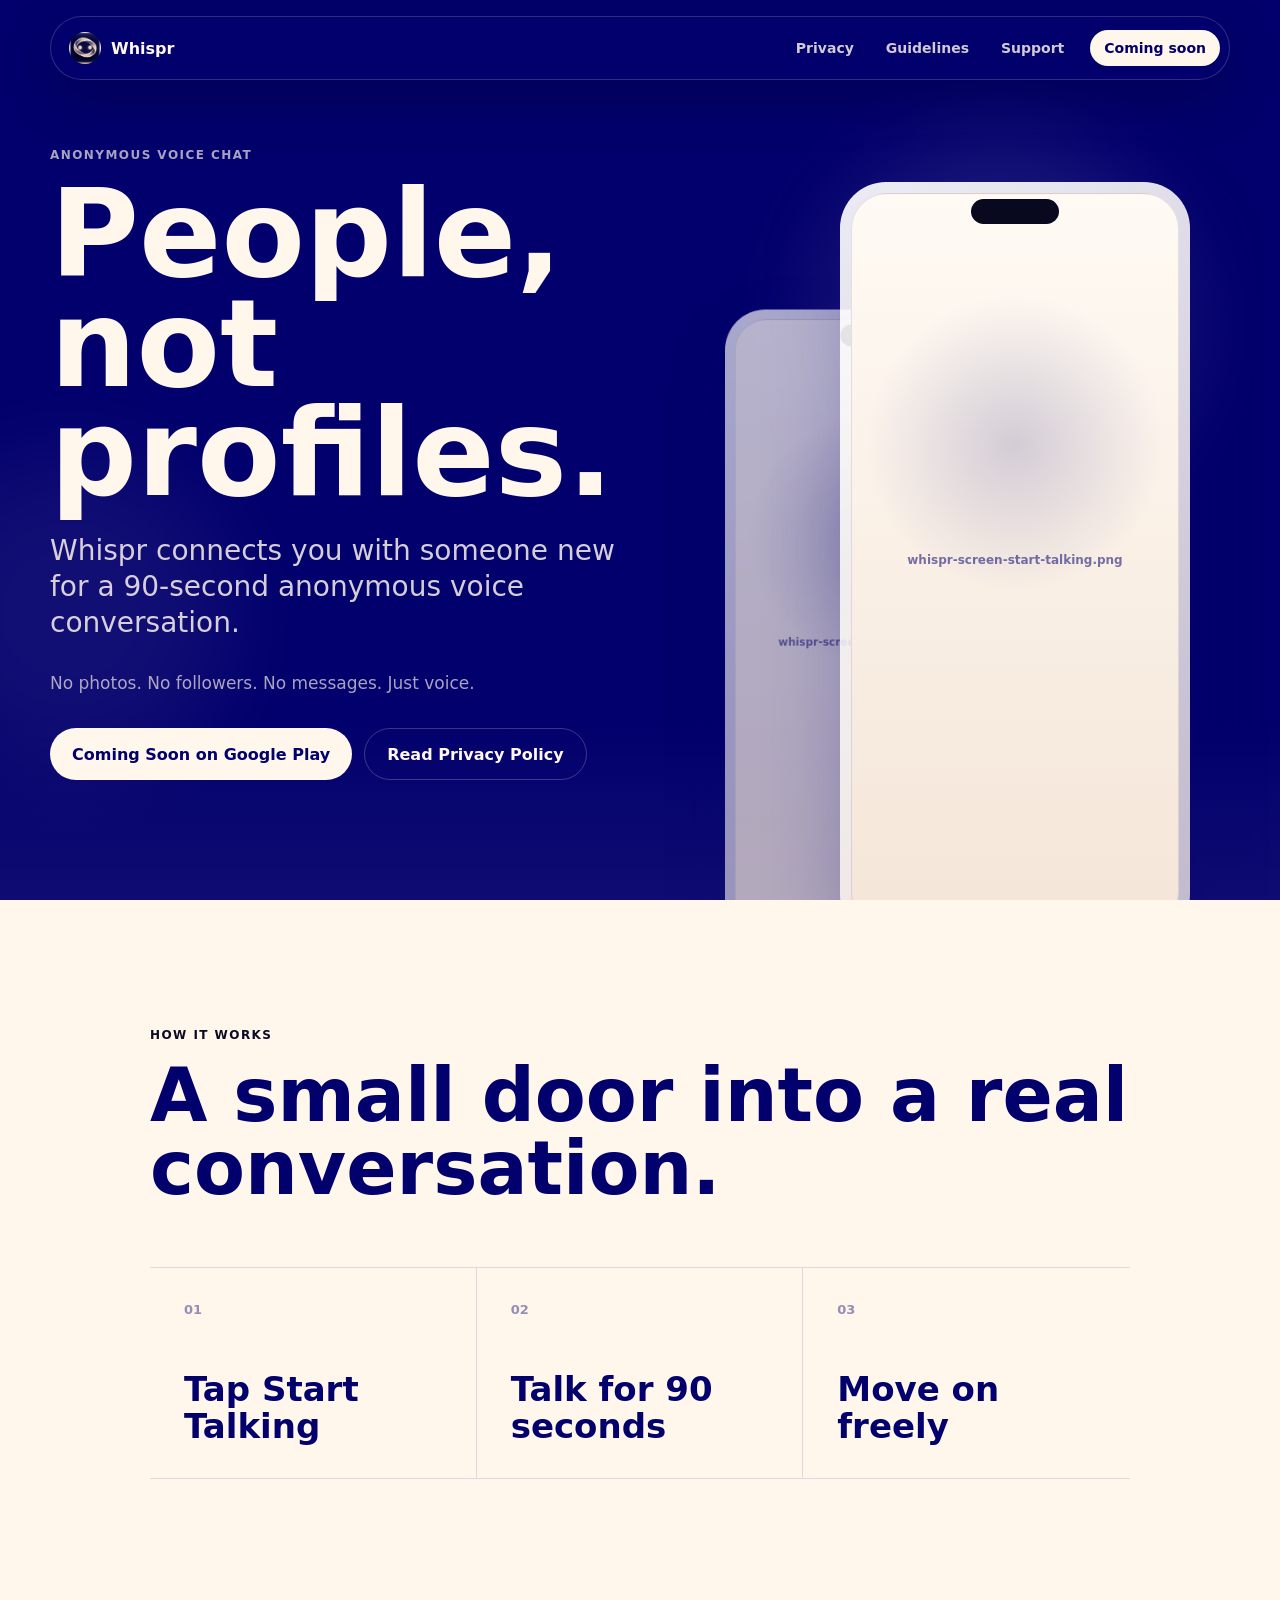
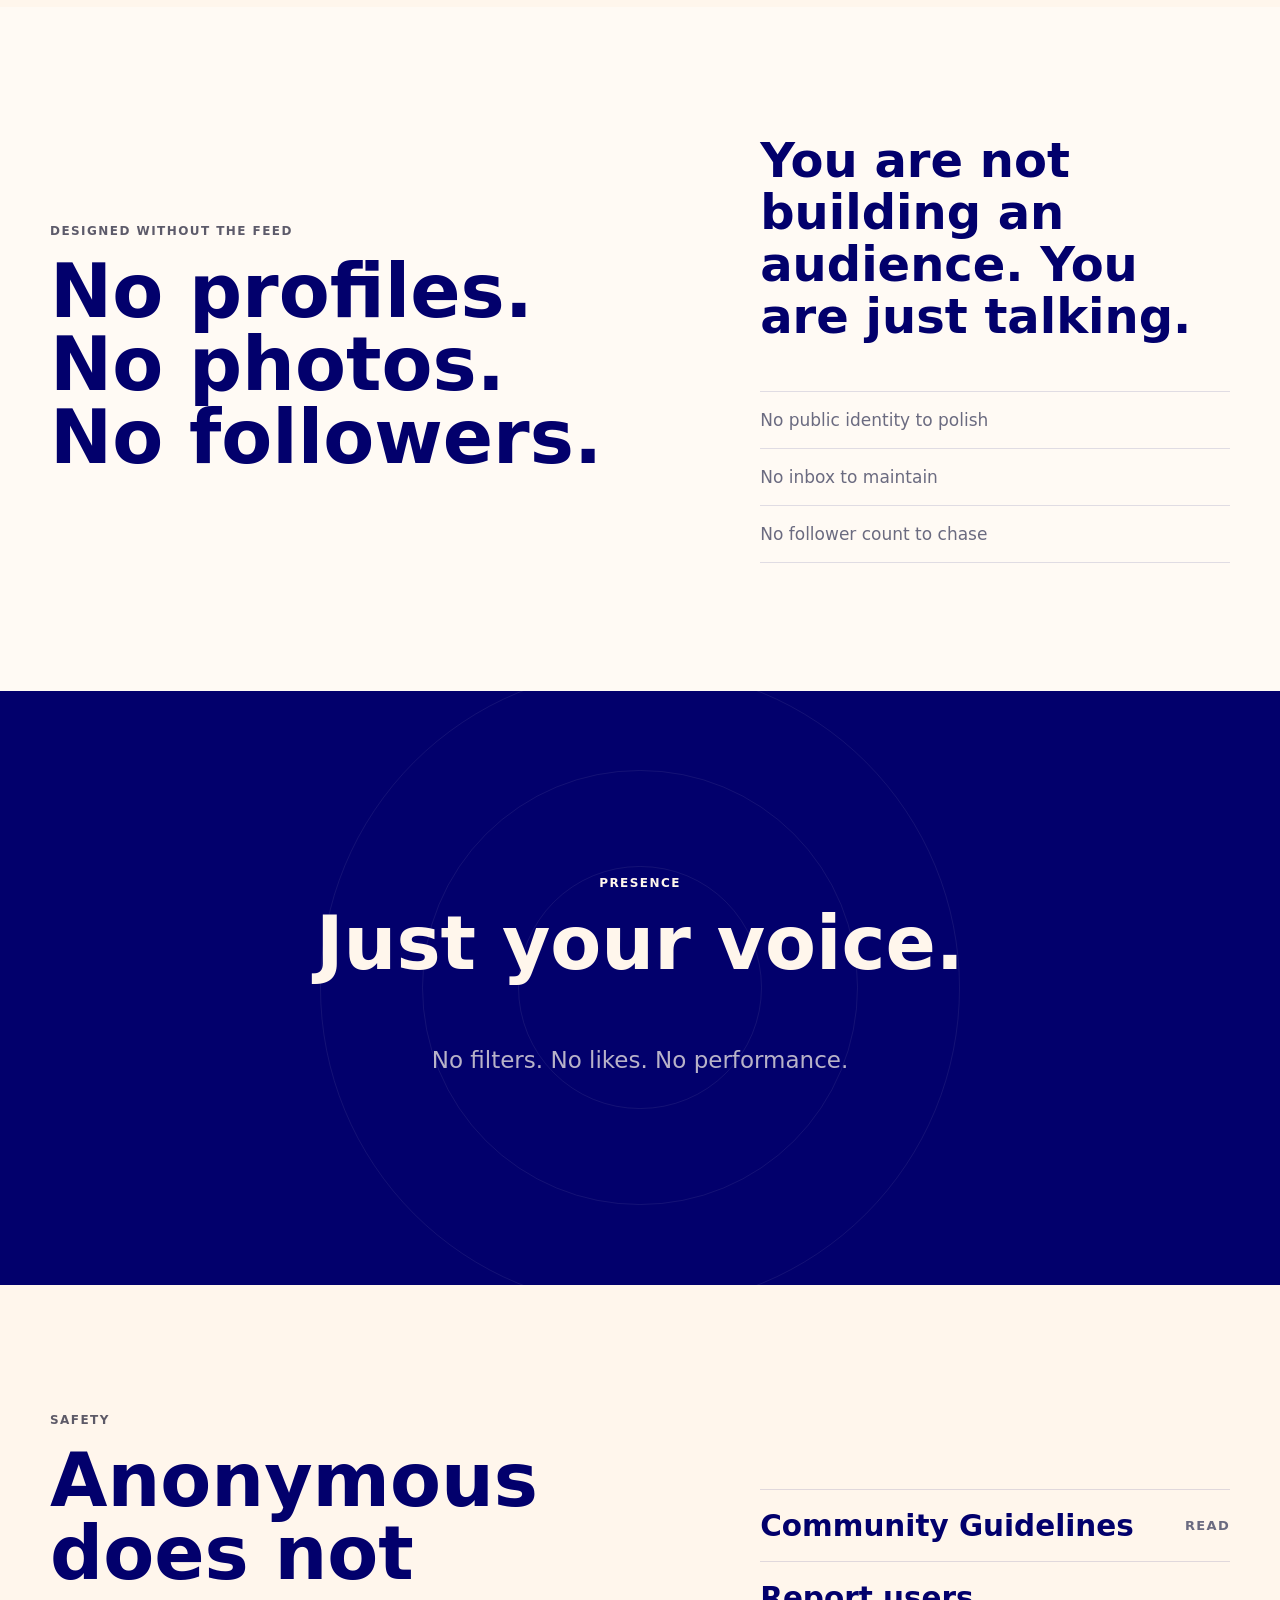
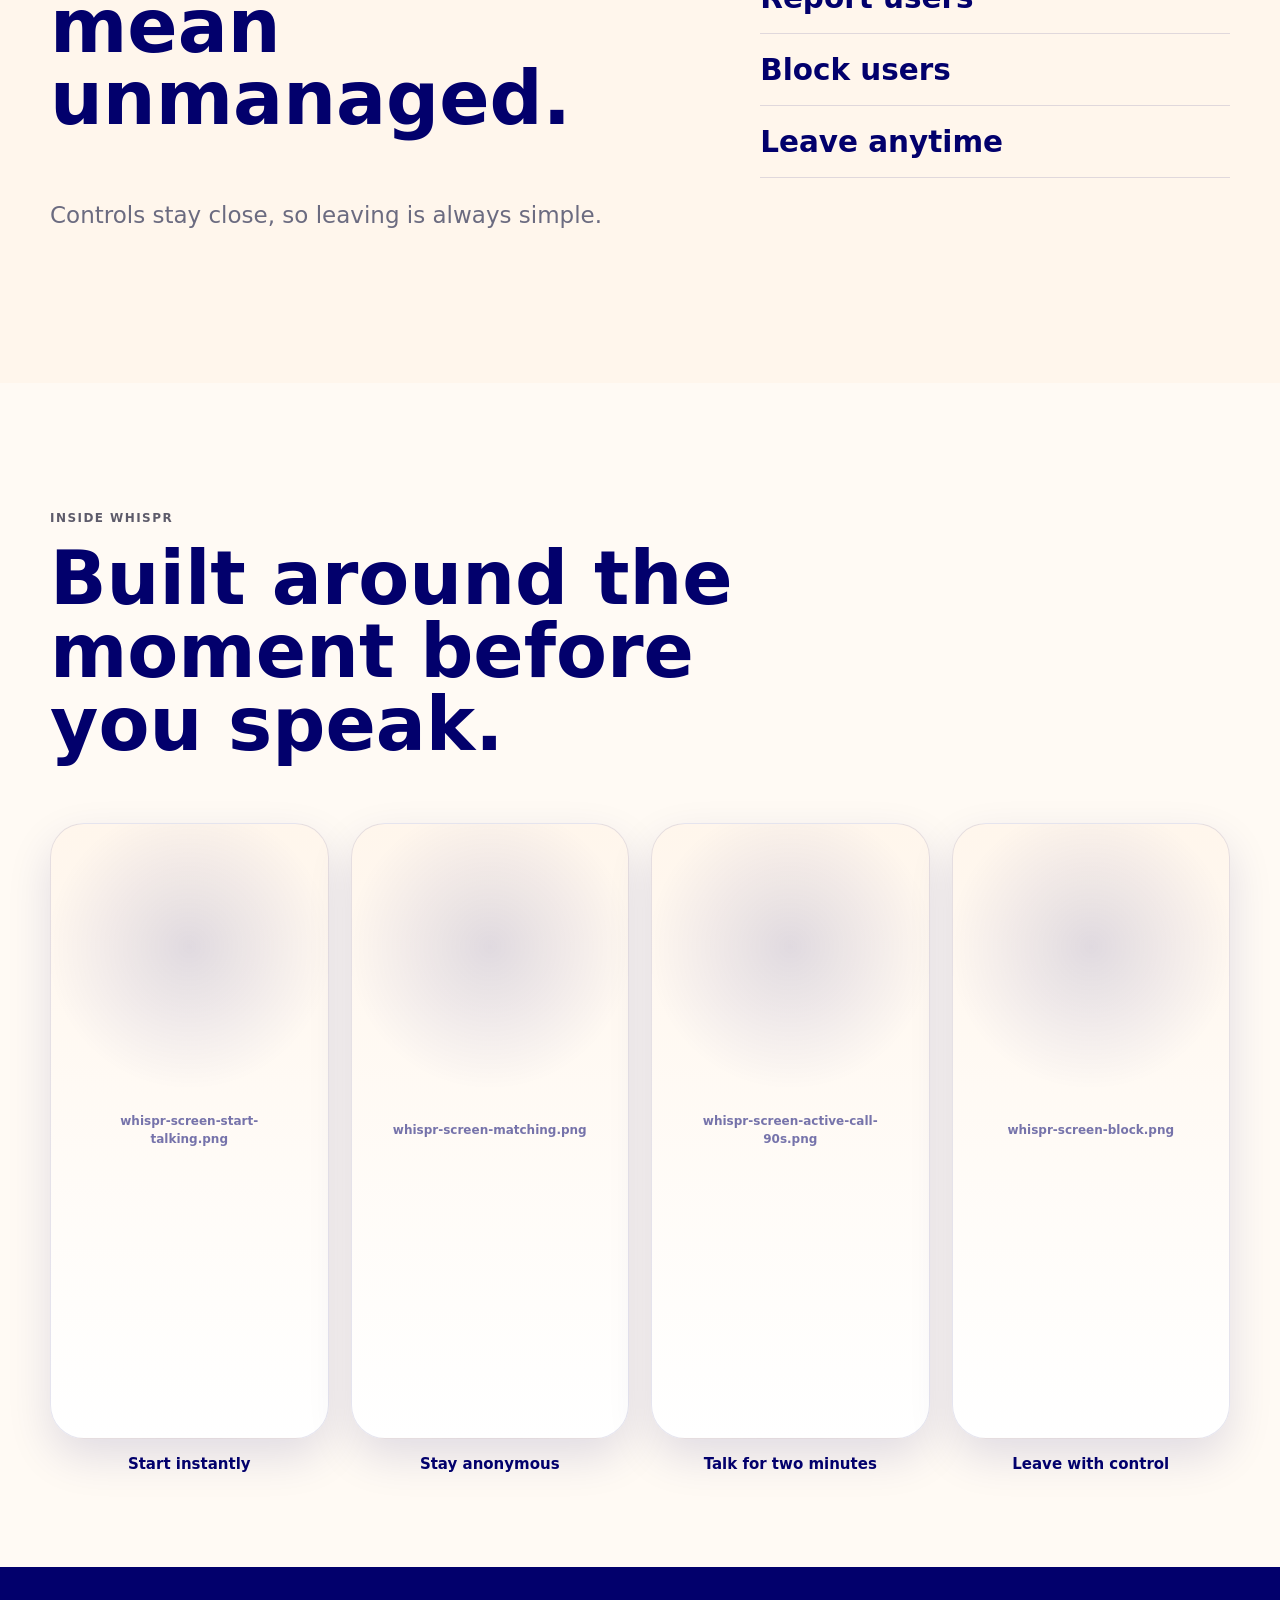
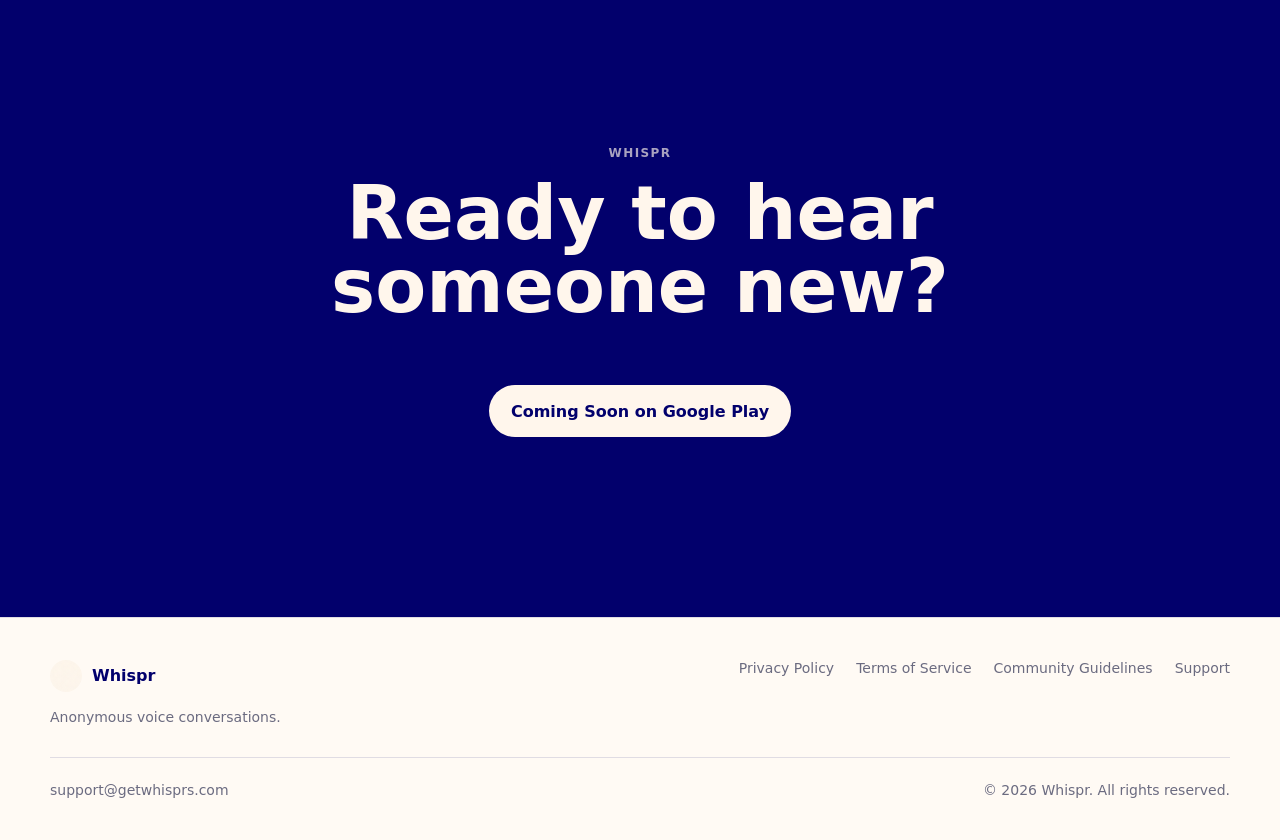
==== index.html @ 30c51c2f "Initial Whispr website" ====
<!doctype html>
<html lang="en">
<head>
  <meta charset="utf-8">
  <meta name="viewport" content="width=device-width, initial-scale=1">
  <title>Whispr | Anonymous Voice Chat</title>
  <meta name="description" content="Whispr connects you with someone new for a 90-second anonymous voice conversation. No photos, no followers, no messages. Just voice.">
  <meta name="robots" content="index, follow">
  <meta name="theme-color" content="#02006C">
  <meta property="og:title" content="Whispr | People, not profiles.">
  <meta property="og:description" content="Premium anonymous voice chat for short 90-second conversations.">
  <meta property="og:type" content="website">
  <meta property="og:url" content="https://getwhisprs.com/">
  <meta property="og:image" content="assets/meta/whispr-og-home.png">
  <meta property="og:site_name" content="Whispr">
  <meta name="twitter:card" content="summary_large_image">
  <meta name="twitter:title" content="Whispr | People, not profiles.">
  <meta name="twitter:description" content="Anonymous voice conversations. No photos. No followers. No messages.">
  <meta name="twitter:image" content="assets/meta/whispr-og-home.png">
  <link rel="canonical" href="https://getwhisprs.com/">
  <link rel="icon" href="favicon.ico" sizes="any">
  <link rel="icon" type="image/png" sizes="32x32" href="assets/icons/favicon-32x32.png">
  <link rel="icon" type="image/png" sizes="16x16" href="assets/icons/favicon-16x16.png">
  <link rel="apple-touch-icon" sizes="180x180" href="assets/icons/apple-touch-icon.png">
  <link rel="manifest" href="site.webmanifest">
  <link rel="preload" href="style.css" as="style">
  <link rel="stylesheet" href="style.css">
  <script type="application/ld+json">
    {
      "@context": "https://schema.org",
      "@type": "MobileApplication",
      "name": "Whispr",
      "applicationCategory": "SocialNetworkingApplication",
      "operatingSystem": "Android",
      "description": "Whispr connects people for 90-second anonymous voice conversations without profiles, photos, followers, or direct messaging.",
      "url": "https://getwhisprs.com/",
      "image": "https://getwhisprs.com/assets/meta/whispr-og-home.png"
    }
  </script>
</head>
<body>
  <a class="skip-link" href="#main">Skip to content</a>

  <header class="site-header" data-header>
    <nav class="nav-shell" aria-label="Main navigation">
      <a class="brand" href="index.html" aria-label="Whispr home">
        <span class="brand-mark optional-asset" data-asset="assets/icons/whispr-app-icon.png" aria-hidden="true"><span>W</span></span>
        <span>Whispr</span>
      </a>
      <button class="nav-toggle" type="button" aria-expanded="false" aria-controls="site-menu" data-nav-toggle>
        <span class="sr-only">Open navigation</span>
        <span></span>
        <span></span>
      </button>
      <div class="nav-links" id="site-menu" data-nav-menu>
        <a href="privacy.html">Privacy</a>
        <a href="community-guidelines.html">Guidelines</a>
        <a href="support.html">Support</a>
        <a class="nav-cta" href="#download">Coming soon</a>
      </div>
    </nav>
  </header>

  <main id="main">
    <section class="hero section-dark">
      <div class="ambient ambient-one" aria-hidden="true"></div>
      <div class="ambient ambient-two" aria-hidden="true"></div>
      <div class="voice-field" aria-hidden="true">
        <span></span><span></span><span></span><span></span><span></span>
      </div>
      <div class="hero-inner">
        <div class="hero-copy reveal">
          <p class="eyebrow">Anonymous voice chat</p>
          <h1>People, not profiles.</h1>
          <p class="hero-lede">Whispr connects you with someone new for a 90-second anonymous voice conversation.</p>
          <p class="hero-note">No photos. No followers. No messages. Just voice.</p>
          <div class="hero-actions" id="download">
          <a class="button button-primary" href="support.html" aria-label="Whispr is coming soon on Google Play">Coming Soon on Google Play</a>
            <a class="button button-quiet" href="privacy.html">Read Privacy Policy</a>
          </div>
        </div>

        <div class="phone-stage reveal" aria-label="Whispr app preview">
          <div class="phone phone-back">
            <!-- Replace with assets/images/whispr-screen-active-call-90s.png when available. -->
            <div class="screen-placeholder asset-slot" data-asset="assets/images/whispr-screen-active-call-90s.png" role="img" aria-label="Whispr active call screenshot placeholder">
              <span>whispr-screen-active-call-90s.png</span>
            </div>
          </div>
          <div class="phone phone-front">
            <!-- Replace with assets/images/whispr-screen-start-talking.png when available. -->
            <div class="screen-placeholder asset-slot" data-asset="assets/images/whispr-screen-start-talking.png" role="img" aria-label="Whispr start talking screenshot placeholder">
              <span>whispr-screen-start-talking.png</span>
            </div>
          </div>
        </div>
      </div>
    </section>

    <section class="steps-section section-cream" aria-labelledby="how-title">
      <div class="section-inner narrow">
        <p class="eyebrow reveal">How it works</p>
        <h2 id="how-title" class="section-title reveal">A small door into a real conversation.</h2>
        <div class="steps" role="list">
          <div class="step reveal" role="listitem">
            <span>01</span>
            <h3>Tap Start Talking</h3>
          </div>
          <div class="step reveal" role="listitem">
            <span>02</span>
            <h3>Talk for 90 seconds</h3>
          </div>
          <div class="step reveal" role="listitem">
            <span>03</span>
            <h3>Move on freely</h3>
          </div>
        </div>
      </div>
    </section>

    <section class="manifesto section-light" aria-labelledby="manifesto-title">
      <div class="section-inner split">
        <div class="reveal">
          <p class="eyebrow">Designed without the feed</p>
          <h2 id="manifesto-title">No profiles.<br>No photos.<br>No followers.</h2>
        </div>
        <div class="manifesto-copy reveal">
          <p>You are not building an audience. You are just talking.</p>
          <ul class="line-list" aria-label="Whispr does not include">
            <li>No public identity to polish</li>
            <li>No inbox to maintain</li>
            <li>No follower count to chase</li>
          </ul>
        </div>
      </div>
    </section>

    <section class="voice-section section-dark" aria-labelledby="voice-title">
      <div class="section-inner center">
        <div class="voice-orbit" aria-hidden="true">
          <span></span><span></span><span></span>
        </div>
        <p class="eyebrow reveal">Presence</p>
        <h2 id="voice-title" class="reveal">Just your voice.</h2>
        <p class="section-lede reveal">No filters. No likes. No performance.</p>
      </div>
    </section>

    <section class="safety-section section-cream" aria-labelledby="safety-title">
      <div class="section-inner split">
        <div class="reveal">
          <p class="eyebrow">Safety</p>
          <h2 id="safety-title">Anonymous does not mean unmanaged.</h2>
          <p class="section-lede">Controls stay close, so leaving is always simple.</p>
        </div>
        <div class="safety-list reveal">
          <a href="community-guidelines.html">Community Guidelines</a>
          <span>Report users</span>
          <span>Block users</span>
          <span>Leave anytime</span>
        </div>
      </div>
    </section>

    <section class="gallery-section section-light" aria-labelledby="gallery-title">
      <div class="section-inner">
        <div class="section-heading reveal">
          <p class="eyebrow">Inside Whispr</p>
          <h2 id="gallery-title">Built around the moment before you speak.</h2>
        </div>
        <div class="screenshot-rail" aria-label="Whispr screenshot gallery">
          <figure class="gallery-phone reveal">
            <!-- Replace with assets/images/whispr-screen-start-talking.png when available. -->
            <div class="mini-screen-placeholder asset-slot" data-asset="assets/images/whispr-screen-start-talking.png" role="img" aria-label="Whispr start talking screenshot placeholder"><span>whispr-screen-start-talking.png</span></div>
            <figcaption>Start instantly</figcaption>
          </figure>
          <figure class="gallery-phone reveal">
            <!-- Replace with assets/images/whispr-screen-matching.png when available. -->
            <div class="mini-screen-placeholder asset-slot" data-asset="assets/images/whispr-screen-matching.png" role="img" aria-label="Whispr matching screenshot placeholder"><span>whispr-screen-matching.png</span></div>
            <figcaption>Stay anonymous</figcaption>
          </figure>
          <figure class="gallery-phone reveal">
            <!-- Replace with assets/images/whispr-screen-active-call-90s.png when available. -->
            <div class="mini-screen-placeholder asset-slot" data-asset="assets/images/whispr-screen-active-call-90s.png" role="img" aria-label="Whispr active call screenshot placeholder"><span>whispr-screen-active-call-90s.png</span></div>
            <figcaption>Talk for two minutes</figcaption>
          </figure>
          <figure class="gallery-phone reveal">
            <!-- Replace with assets/images/whispr-screen-block.png when available. -->
            <div class="mini-screen-placeholder asset-slot" data-asset="assets/images/whispr-screen-block.png" role="img" aria-label="Whispr block screenshot placeholder"><span>whispr-screen-block.png</span></div>
            <figcaption>Leave with control</figcaption>
          </figure>
        </div>
      </div>
    </section>

    <section class="closing-cta section-dark" aria-labelledby="closing-title">
      <div class="section-inner center reveal">
        <p class="eyebrow">Whispr</p>
        <h2 id="closing-title">Ready to hear someone new?</h2>
        <a class="button button-primary warm" href="support.html">Coming Soon on Google Play</a>
      </div>
    </section>
  </main>

  <footer class="site-footer">
    <div class="footer-inner">
      <div>
        <a class="brand footer-brand" href="index.html" aria-label="Whispr home">
          <span class="brand-mark optional-asset" data-asset="assets/icons/whispr-app-icon.png" aria-hidden="true"><span>W</span></span>
          <span>Whispr</span>
        </a>
        <p>Anonymous voice conversations.</p>
      </div>
      <nav class="footer-links" aria-label="Footer navigation">
        <a href="privacy.html">Privacy Policy</a>
        <a href="terms.html">Terms of Service</a>
        <a href="community-guidelines.html">Community Guidelines</a>
        <a href="support.html">Support</a>
      </nav>
      <div class="footer-meta">
        <a href="mailto:support@getwhisprs.com">support@getwhisprs.com</a>
        <span>&copy; 2026 Whispr. All rights reserved.</span>
      </div>
    </div>
  </footer>

  <script src="script.js"></script>
</body>
</html>
---- style.css ----
:root {
  --navy: #02006c;
  --navy-2: #080836;
  --cream: #fff6ec;
  --cream-2: #fffaf4;
  --white: #ffffff;
  --ink: #0b0a24;
  --muted: #6b6b80;
  --line: rgba(2, 0, 108, 0.12);
  --line-light: rgba(255, 246, 236, 0.18);
  --shadow: 0 30px 80px rgba(2, 0, 108, 0.24);
  --radius: 28px;
  --max: 1180px;
  --legal: 780px;
  --font: Inter, ui-sans-serif, system-ui, -apple-system, BlinkMacSystemFont, "Segoe UI", sans-serif;
}

* {
  box-sizing: border-box;
}

html {
  scroll-behavior: smooth;
}

body {
  margin: 0;
  min-width: 320px;
  color: var(--ink);
  background: var(--cream);
  font-family: var(--font);
  font-size: 16px;
  text-rendering: optimizeLegibility;
  -webkit-font-smoothing: antialiased;
}

body.nav-open {
  overflow: hidden;
}

a {
  color: inherit;
  text-decoration: none;
}

a:focus-visible,
button:focus-visible,
summary:focus-visible {
  outline: 3px solid rgba(2, 0, 108, 0.45);
  outline-offset: 4px;
}

p,
h1,
h2,
h3 {
  margin-top: 0;
}

p {
  color: var(--muted);
  line-height: 1.68;
}

.skip-link {
  position: fixed;
  left: 16px;
  top: 12px;
  z-index: 100;
  transform: translateY(-140%);
  border-radius: 999px;
  background: var(--cream);
  color: var(--navy);
  padding: 10px 14px;
  font-weight: 700;
}

.skip-link:focus {
  transform: translateY(0);
}

.sr-only {
  position: absolute;
  width: 1px;
  height: 1px;
  padding: 0;
  margin: -1px;
  overflow: hidden;
  clip: rect(0, 0, 0, 0);
  white-space: nowrap;
  border: 0;
}

.site-header {
  position: fixed;
  top: 16px;
  left: 0;
  right: 0;
  z-index: 20;
  padding: 0 18px;
}

.nav-shell {
  width: min(var(--max), calc(100vw - 36px));
  margin: 0 auto;
  min-height: 64px;
  display: flex;
  align-items: center;
  justify-content: space-between;
  gap: 20px;
  border: 1px solid rgba(255, 246, 236, 0.18);
  border-radius: 999px;
  padding: 8px 9px 8px 18px;
  color: var(--cream);
  background: rgba(2, 0, 108, 0.68);
  box-shadow: 0 18px 55px rgba(0, 0, 0, 0.2);
  backdrop-filter: blur(22px);
}

.legal-header .nav-shell {
  color: var(--navy);
  background: rgba(255, 250, 244, 0.82);
  border-color: var(--line);
}

.brand {
  display: inline-flex;
  align-items: center;
  gap: 10px;
  font-weight: 760;
  letter-spacing: 0;
}

.brand-mark {
  display: grid;
  width: 32px;
  height: 32px;
  place-items: center;
  border-radius: 50%;
  background: var(--cream);
  color: var(--navy);
  background-position: center;
  background-size: cover;
  font-size: 14px;
  font-weight: 820;
  overflow: hidden;
}

.legal-header .brand-mark,
.footer-brand .brand-mark {
  background: var(--navy);
  color: var(--cream);
}

.brand-mark.has-asset {
  background-color: transparent;
}

.brand-mark.has-asset span {
  opacity: 0;
}

.nav-links {
  display: flex;
  align-items: center;
  gap: 4px;
}

.nav-links a {
  border-radius: 999px;
  padding: 10px 14px;
  font-size: 14px;
  font-weight: 660;
  color: currentColor;
  opacity: 0.82;
}

.nav-links a:hover,
.nav-links a[aria-current="page"] {
  opacity: 1;
  background: rgba(255, 246, 236, 0.12);
}

.legal-header .nav-links a:hover,
.legal-header .nav-links a[aria-current="page"] {
  background: rgba(2, 0, 108, 0.08);
}

.nav-links .nav-cta {
  margin-left: 8px;
  background: var(--cream);
  color: var(--navy);
  opacity: 1;
  font-weight: 760;
}

.legal-header .nav-links .nav-cta {
  background: var(--navy);
  color: var(--cream);
}

.nav-toggle {
  display: none;
  width: 44px;
  height: 44px;
  border: 0;
  border-radius: 50%;
  background: var(--cream);
  color: var(--navy);
}

.nav-toggle span:not(.sr-only) {
  display: block;
  width: 18px;
  height: 2px;
  margin: 4px auto;
  border-radius: 999px;
  background: currentColor;
}

.section-dark {
  color: var(--cream);
  background: var(--navy);
}

.section-cream {
  background: var(--cream);
}

.section-light {
  background: var(--cream-2);
}

.hero {
  position: relative;
  min-height: 100svh;
  overflow: hidden;
  padding: clamp(112px, 12vh, 148px) 22px 72px;
}

.hero::after {
  content: "";
  position: absolute;
  inset: auto 0 0;
  height: 180px;
  background: linear-gradient(to bottom, transparent, rgba(255, 246, 236, 0.05));
  pointer-events: none;
}

.hero-inner {
  position: relative;
  z-index: 1;
  width: min(var(--max), 100%);
  min-height: calc(100svh - 196px);
  margin: 0 auto;
  display: grid;
  grid-template-columns: minmax(0, 1fr) minmax(330px, 0.86fr);
  align-items: center;
  gap: clamp(40px, 7vw, 104px);
}

.hero-copy {
  max-width: 720px;
}

.eyebrow {
  margin-bottom: 18px;
  color: inherit;
  opacity: 0.66;
  font-size: 12px;
  font-weight: 820;
  letter-spacing: 0.12em;
  line-height: 1.2;
  text-transform: uppercase;
}

.hero h1 {
  margin-bottom: 24px;
  max-width: 760px;
  color: var(--cream);
  font-size: clamp(62px, 9.5vw, 128px);
  line-height: 0.9;
  font-weight: 820;
  letter-spacing: 0;
}

.hero-lede {
  max-width: 570px;
  color: rgba(255, 246, 236, 0.84);
  font-size: clamp(20px, 2.4vw, 28px);
  line-height: 1.3;
}

.hero-note {
  margin-bottom: 32px;
  color: rgba(255, 246, 236, 0.66);
  font-size: 17px;
  line-height: 1.55;
}

.hero-actions {
  display: flex;
  flex-wrap: wrap;
  gap: 12px;
}

.button {
  display: inline-flex;
  min-height: 52px;
  align-items: center;
  justify-content: center;
  border-radius: 999px;
  padding: 0 22px;
  font-weight: 780;
  transition: transform 180ms ease, background-color 180ms ease, color 180ms ease;
}

.button:hover {
  transform: translateY(-1px);
}

.button-primary {
  background: var(--cream);
  color: var(--navy);
}

.button-primary.warm {
  background: var(--cream);
  color: var(--navy);
}

.button-quiet {
  border: 1px solid rgba(255, 246, 236, 0.22);
  color: var(--cream);
}

.ambient {
  position: absolute;
  border-radius: 50%;
  filter: blur(44px);
  opacity: 0.42;
  pointer-events: none;
}

.ambient-one {
  width: 380px;
  height: 380px;
  right: 7%;
  top: 15%;
  background: rgba(255, 246, 236, 0.22);
}

.ambient-two {
  width: 320px;
  height: 320px;
  left: -90px;
  bottom: 14%;
  background: rgba(255, 246, 236, 0.14);
}

.voice-field {
  position: absolute;
  right: 10vw;
  bottom: 14vh;
  display: flex;
  align-items: center;
  gap: 10px;
  opacity: 0.16;
}

.voice-field span {
  width: 2px;
  height: 80px;
  border-radius: 999px;
  background: var(--cream);
  animation: wave 3.4s ease-in-out infinite;
}

.voice-field span:nth-child(2) { height: 130px; animation-delay: 120ms; }
.voice-field span:nth-child(3) { height: 180px; animation-delay: 240ms; }
.voice-field span:nth-child(4) { height: 120px; animation-delay: 360ms; }
.voice-field span:nth-child(5) { height: 70px; animation-delay: 480ms; }

.phone-stage {
  position: relative;
  min-height: clamp(540px, 72vh, 660px);
}

.phone {
  position: absolute;
  width: min(70vw, 350px);
  aspect-ratio: 9 / 19.5;
  border-radius: 46px;
  padding: 11px;
  background: linear-gradient(145deg, rgba(255, 255, 255, 0.92), rgba(255, 246, 236, 0.74));
  box-shadow: var(--shadow);
  will-change: transform;
}

.phone::before {
  content: "";
  position: absolute;
  top: 17px;
  left: 50%;
  width: 88px;
  height: 25px;
  transform: translateX(-50%);
  border-radius: 999px;
  background: #08081f;
  z-index: 2;
}

.phone-front {
  right: 8%;
  top: clamp(18px, 5vh, 42px);
}

.phone-back {
  right: 35%;
  top: clamp(94px, 14vh, 124px);
  opacity: 0.72;
  transform: scale(0.88);
}

.screen-placeholder,
.mini-screen-placeholder {
  width: 100%;
  height: 100%;
  display: grid;
  place-items: center;
  overflow: hidden;
  border: 1px solid rgba(2, 0, 108, 0.1);
  border-radius: 36px;
  background:
    radial-gradient(circle at 50% 34%, rgba(2, 0, 108, 0.16), transparent 29%),
    linear-gradient(180deg, #fffaf4, #f4e5d7);
  background-position: center;
  background-size: cover;
}

.screen-placeholder span,
.mini-screen-placeholder span {
  max-width: 76%;
  color: rgba(2, 0, 108, 0.54);
  font-size: 12px;
  font-weight: 760;
  line-height: 1.45;
  text-align: center;
}

.asset-slot.has-asset span {
  display: none;
}

.section-inner {
  width: min(var(--max), calc(100% - 44px));
  margin: 0 auto;
  padding: clamp(86px, 10vw, 136px) 0;
}

.section-inner.narrow {
  max-width: 980px;
}

.section-inner.center {
  text-align: center;
}

.split {
  display: grid;
  grid-template-columns: minmax(0, 0.95fr) minmax(280px, 0.75fr);
  gap: clamp(40px, 9vw, 120px);
  align-items: center;
}

.section-title,
.section-inner h2,
.legal-hero h1 {
  color: var(--navy);
  font-size: clamp(42px, 5.8vw, 78px);
  line-height: 0.98;
  font-weight: 820;
  letter-spacing: 0;
}

.section-dark .section-inner h2,
.section-dark .section-title {
  color: var(--cream);
}

.section-lede {
  max-width: 560px;
  font-size: clamp(18px, 2vw, 23px);
  line-height: 1.48;
}

.center .section-lede {
  margin-left: auto;
  margin-right: auto;
  color: rgba(255, 246, 236, 0.72);
}

.steps {
  display: grid;
  grid-template-columns: repeat(3, 1fr);
  gap: 0;
  margin-top: 56px;
  border-top: 1px solid var(--line);
  border-bottom: 1px solid var(--line);
}

.step {
  min-height: 210px;
  padding: clamp(24px, 3vw, 34px);
  border-right: 1px solid var(--line);
  display: flex;
  flex-direction: column;
  justify-content: space-between;
}

.step:last-child {
  border-right: 0;
}

.step span {
  color: rgba(2, 0, 108, 0.42);
  font-size: 13px;
  font-weight: 780;
}

.step h3 {
  margin-bottom: 0;
  color: var(--navy);
  font-size: clamp(24px, 2.7vw, 34px);
  line-height: 1.08;
  letter-spacing: 0;
}

.manifesto h2 {
  margin-bottom: 0;
}

.manifesto-copy p {
  color: var(--navy);
  font-size: clamp(28px, 3.8vw, 48px);
  line-height: 1.08;
  font-weight: 780;
  letter-spacing: 0;
}

.line-list {
  list-style: none;
  margin: 42px 0 0;
  padding: 0;
  border-top: 1px solid var(--line);
}

.line-list li {
  padding: 18px 0;
  border-bottom: 1px solid var(--line);
  color: var(--muted);
  font-size: 17px;
}

.voice-section {
  position: relative;
  overflow: hidden;
}

.voice-section .section-inner {
  min-height: clamp(500px, 66vh, 620px);
  display: grid;
  place-items: center;
  align-content: center;
}

.voice-orbit {
  position: absolute;
  inset: 50% auto auto 50%;
  width: min(74vw, 640px);
  aspect-ratio: 1;
  transform: translate(-50%, -50%);
  opacity: 0.26;
}

.voice-orbit span {
  position: absolute;
  inset: 0;
  border: 1px solid rgba(255, 246, 236, 0.28);
  border-radius: 50%;
  animation: breathe 6s ease-in-out infinite;
}

.voice-orbit span:nth-child(2) {
  inset: 16%;
  animation-delay: 600ms;
}

.voice-orbit span:nth-child(3) {
  inset: 31%;
  animation-delay: 1200ms;
}

.safety-list {
  display: grid;
  border-top: 1px solid var(--line);
}

.safety-list a,
.safety-list span {
  display: flex;
  align-items: center;
  justify-content: space-between;
  min-height: 72px;
  border-bottom: 1px solid var(--line);
  color: var(--navy);
  font-size: clamp(21px, 2.3vw, 30px);
  font-weight: 760;
}

.safety-list a::after {
  content: "Read";
  color: var(--muted);
  font-size: 13px;
  font-weight: 780;
  letter-spacing: 0.1em;
  text-transform: uppercase;
}

.section-heading {
  max-width: 720px;
  margin-bottom: 54px;
}

.screenshot-rail {
  display: grid;
  grid-template-columns: repeat(4, minmax(190px, 1fr));
  gap: 22px;
}

.gallery-phone {
  margin: 0;
}

.mini-screen-placeholder {
  aspect-ratio: 9 / 18.8;
  border-radius: 34px;
  background:
    radial-gradient(circle at 50% 20%, rgba(2, 0, 108, 0.12), transparent 28%),
    linear-gradient(180deg, #fff6ec, #fff);
  background-position: center;
  background-size: cover;
  box-shadow: 0 18px 45px rgba(2, 0, 108, 0.12);
}

.gallery-phone figcaption {
  margin-top: 16px;
  color: var(--navy);
  font-size: 15px;
  font-weight: 760;
  text-align: center;
}

.closing-cta .section-inner {
  padding-top: clamp(100px, 14vw, 180px);
  padding-bottom: clamp(100px, 14vw, 180px);
}

.closing-cta h2 {
  max-width: 820px;
  margin-left: auto;
  margin-right: auto;
}

.site-footer {
  background: var(--cream-2);
  border-top: 1px solid var(--line);
}

.footer-inner {
  width: min(var(--max), calc(100% - 44px));
  margin: 0 auto;
  padding: 42px 0;
  display: grid;
  grid-template-columns: 1fr auto;
  gap: 28px;
  align-items: start;
}

.footer-brand {
  color: var(--navy);
}

.site-footer p {
  margin: 14px 0 0;
  font-size: 14px;
}

.footer-links {
  display: flex;
  flex-wrap: wrap;
  justify-content: flex-end;
  gap: 14px 22px;
}

.footer-links a,
.footer-meta a,
.footer-meta span {
  color: var(--muted);
  font-size: 14px;
}

.footer-links a:hover,
.footer-meta a:hover {
  color: var(--navy);
}

.footer-meta {
  grid-column: 1 / -1;
  display: flex;
  justify-content: space-between;
  gap: 18px;
  border-top: 1px solid var(--line);
  padding-top: 24px;
}

.compact-footer .footer-inner {
  grid-template-columns: 1fr;
}

.compact-footer .footer-links {
  justify-content: flex-start;
}

.legal-main {
  min-height: 100vh;
  padding: 122px 22px 78px;
  background:
    radial-gradient(circle at 72% 0%, rgba(2, 0, 108, 0.08), transparent 34%),
    var(--cream);
}

.legal-hero {
  width: min(var(--legal), 100%);
  margin: 0 auto 46px;
  padding-top: 44px;
}

.legal-hero h1 {
  margin-bottom: 18px;
}

.legal-hero p:not(.eyebrow) {
  max-width: 600px;
  font-size: 19px;
  line-height: 1.55;
}

.legal-content,
.faq-section,
.contact-panel {
  width: min(var(--legal), 100%);
  margin: 0 auto;
  border-top: 1px solid var(--line);
  padding-top: 32px;
}

.legal-content h2,
.faq-section h2,
.contact-panel h2 {
  margin: 38px 0 12px;
  color: var(--navy);
  font-size: 24px;
  line-height: 1.2;
  letter-spacing: 0;
}

.legal-content h2:first-child,
.faq-section h2:first-child,
.contact-panel h2:first-child {
  margin-top: 0;
}

.legal-content p,
.faq-section p,
.contact-panel p {
  font-size: 16.5px;
  line-height: 1.78;
}

.legal-content a,
.faq-section a,
.contact-panel a {
  color: var(--navy);
  font-weight: 760;
  text-decoration: underline;
  text-decoration-thickness: 1px;
  text-underline-offset: 3px;
}

.editorial-content .intro {
  color: var(--navy);
  font-size: clamp(22px, 3vw, 34px);
  line-height: 1.2;
  font-weight: 740;
}

.support-actions {
  width: min(var(--legal), 100%);
  margin: 0 auto 54px;
  display: grid;
  grid-template-columns: repeat(2, 1fr);
  gap: 0;
  border-top: 1px solid var(--line);
  border-left: 1px solid var(--line);
}

.support-actions a {
  min-height: 88px;
  display: flex;
  align-items: center;
  border-right: 1px solid var(--line);
  border-bottom: 1px solid var(--line);
  padding: 20px;
  color: var(--navy);
  font-size: 18px;
  font-weight: 760;
  transition: background-color 180ms ease;
}

.support-actions a:hover {
  background: rgba(2, 0, 108, 0.05);
}

.faq-list {
  border-top: 1px solid var(--line);
}

details {
  border-bottom: 1px solid var(--line);
}

summary {
  cursor: pointer;
  list-style: none;
  padding: 22px 0;
  color: var(--navy);
  font-size: 19px;
  font-weight: 760;
}

summary::-webkit-details-marker {
  display: none;
}

summary::after {
  content: "+";
  float: right;
  color: var(--muted);
}

details[open] summary::after {
  content: "-";
}

details p {
  margin-bottom: 24px;
}

.contact-panel {
  margin-top: 48px;
}

.reveal {
  opacity: 0;
  transform: translateY(18px);
  transition: opacity 700ms ease, transform 700ms ease;
}

.reveal.is-visible {
  opacity: 1;
  transform: translateY(0);
}

@keyframes wave {
  0%, 100% { transform: scaleY(0.72); }
  50% { transform: scaleY(1); }
}

@keyframes breathe {
  0%, 100% { transform: scale(0.985); opacity: 0.72; }
  50% { transform: scale(1.025); opacity: 1; }
}

@media (max-width: 900px) {
  .nav-toggle {
    display: block;
  }

  .nav-links {
    position: fixed;
    top: 90px;
    left: 18px;
    right: 18px;
    display: grid;
    gap: 4px;
    border: 1px solid rgba(255, 246, 236, 0.18);
    border-radius: 28px;
    padding: 12px;
    background: rgba(2, 0, 108, 0.94);
    color: var(--cream);
    box-shadow: 0 24px 60px rgba(0, 0, 0, 0.24);
    transform: translateY(-12px);
    opacity: 0;
    pointer-events: none;
    transition: opacity 180ms ease, transform 180ms ease;
  }

  .legal-header .nav-links {
    background: rgba(255, 250, 244, 0.96);
    color: var(--navy);
    border-color: var(--line);
  }

  .nav-links.is-open {
    transform: translateY(0);
    opacity: 1;
    pointer-events: auto;
  }

  .nav-links a {
    padding: 14px 16px;
  }

  .nav-links .nav-cta {
    margin-left: 0;
    margin-top: 6px;
    text-align: center;
  }

  .hero {
    padding-top: 106px;
  }

  .hero-inner,
  .split {
    grid-template-columns: 1fr;
  }

  .hero-inner {
    min-height: auto;
  }

  .hero h1 {
    font-size: clamp(60px, 16vw, 92px);
  }

  .phone-stage {
    min-height: clamp(500px, 64vh, 580px);
  }

  .phone-front {
    right: 8%;
  }

  .phone-back {
    right: 32%;
  }

  .steps {
    grid-template-columns: 1fr;
  }

  .step {
    min-height: 150px;
    border-right: 0;
    border-bottom: 1px solid var(--line);
  }

  .step:last-child {
    border-bottom: 0;
  }

  .screenshot-rail {
    display: flex;
    overflow-x: auto;
    gap: 18px;
    padding-bottom: 16px;
    scroll-snap-type: x mandatory;
  }

  .gallery-phone {
    flex: 0 0 min(68vw, 280px);
    scroll-snap-align: start;
  }

  .footer-inner {
    grid-template-columns: 1fr;
  }

  .footer-links,
  .footer-meta {
    justify-content: flex-start;
  }

  .footer-meta {
    flex-direction: column;
  }
}

@media (max-width: 560px) {
  .site-header {
    top: 10px;
    padding: 0 12px;
  }

  .nav-shell {
    width: 100%;
    min-height: 58px;
    padding-left: 14px;
  }

  .hero {
    padding-left: 18px;
    padding-right: 18px;
  }

  .hero h1 {
    max-width: 9ch;
  }

  .hero-actions,
  .button {
    width: 100%;
  }

  .button {
    padding-left: 16px;
    padding-right: 16px;
    text-align: center;
  }

  .phone-stage {
    min-height: 470px;
  }

  .phone {
    border-radius: 38px;
  }

  .phone-front {
    width: min(78vw, 292px);
    right: 0;
  }

  .phone-back {
    width: min(72vw, 270px);
    right: 24%;
  }

  .section-inner {
    width: calc(100% - 36px);
  }

  .support-actions {
    grid-template-columns: 1fr;
  }

  .legal-main {
    padding-left: 18px;
    padding-right: 18px;
  }
}

@media (prefers-reduced-motion: reduce) {
  html {
    scroll-behavior: auto;
  }

  *,
  *::before,
  *::after {
    animation-duration: 0.001ms !important;
    animation-iteration-count: 1 !important;
    transition-duration: 0.001ms !important;
  }

  .reveal {
    opacity: 1;
    transform: none;
  }
}
---- style.css ----
:root {
  --navy: #02006c;
  --navy-2: #080836;
  --cream: #fff6ec;
  --cream-2: #fffaf4;
  --white: #ffffff;
  --ink: #0b0a24;
  --muted: #6b6b80;
  --line: rgba(2, 0, 108, 0.12);
  --line-light: rgba(255, 246, 236, 0.18);
  --shadow: 0 30px 80px rgba(2, 0, 108, 0.24);
  --radius: 28px;
  --max: 1180px;
  --legal: 780px;
  --font: Inter, ui-sans-serif, system-ui, -apple-system, BlinkMacSystemFont, "Segoe UI", sans-serif;
}

* {
  box-sizing: border-box;
}

html {
  scroll-behavior: smooth;
}

body {
  margin: 0;
  min-width: 320px;
  color: var(--ink);
  background: var(--cream);
  font-family: var(--font);
  font-size: 16px;
  text-rendering: optimizeLegibility;
  -webkit-font-smoothing: antialiased;
}

body.nav-open {
  overflow: hidden;
}

a {
  color: inherit;
  text-decoration: none;
}

a:focus-visible,
button:focus-visible,
summary:focus-visible {
  outline: 3px solid rgba(2, 0, 108, 0.45);
  outline-offset: 4px;
}

p,
h1,
h2,
h3 {
  margin-top: 0;
}

p {
  color: var(--muted);
  line-height: 1.68;
}

.skip-link {
  position: fixed;
  left: 16px;
  top: 12px;
  z-index: 100;
  transform: translateY(-140%);
  border-radius: 999px;
  background: var(--cream);
  color: var(--navy);
  padding: 10px 14px;
  font-weight: 700;
}

.skip-link:focus {
  transform: translateY(0);
}

.sr-only {
  position: absolute;
  width: 1px;
  height: 1px;
  padding: 0;
  margin: -1px;
  overflow: hidden;
  clip: rect(0, 0, 0, 0);
  white-space: nowrap;
  border: 0;
}

.site-header {
  position: fixed;
  top: 16px;
  left: 0;
  right: 0;
  z-index: 20;
  padding: 0 18px;
}

.nav-shell {
  width: min(var(--max), calc(100vw - 36px));
  margin: 0 auto;
  min-height: 64px;
  display: flex;
  align-items: center;
  justify-content: space-between;
  gap: 20px;
  border: 1px solid rgba(255, 246, 236, 0.18);
  border-radius: 999px;
  padding: 8px 9px 8px 18px;
  color: var(--cream);
  background: rgba(2, 0, 108, 0.68);
  box-shadow: 0 18px 55px rgba(0, 0, 0, 0.2);
  backdrop-filter: blur(22px);
}

.legal-header .nav-shell {
  color: var(--navy);
  background: rgba(255, 250, 244, 0.82);
  border-color: var(--line);
}

.brand {
  display: inline-flex;
  align-items: center;
  gap: 10px;
  font-weight: 760;
  letter-spacing: 0;
}

.brand-mark {
  display: grid;
  width: 32px;
  height: 32px;
  place-items: center;
  border-radius: 50%;
  background: var(--cream);
  color: var(--navy);
  background-position: center;
  background-size: cover;
  font-size: 14px;
  font-weight: 820;
  overflow: hidden;
}

.legal-header .brand-mark,
.footer-brand .brand-mark {
  background: var(--navy);
  color: var(--cream);
}

.brand-mark.has-asset {
  background-color: transparent;
}

.brand-mark.has-asset span {
  opacity: 0;
}

.nav-links {
  display: flex;
  align-items: center;
  gap: 4px;
}

.nav-links a {
  border-radius: 999px;
  padding: 10px 14px;
  font-size: 14px;
  font-weight: 660;
  color: currentColor;
  opacity: 0.82;
}

.nav-links a:hover,
.nav-links a[aria-current="page"] {
  opacity: 1;
  background: rgba(255, 246, 236, 0.12);
}

.legal-header .nav-links a:hover,
.legal-header .nav-links a[aria-current="page"] {
  background: rgba(2, 0, 108, 0.08);
}

.nav-links .nav-cta {
  margin-left: 8px;
  background: var(--cream);
  color: var(--navy);
  opacity: 1;
  font-weight: 760;
}

.legal-header .nav-links .nav-cta {
  background: var(--navy);
  color: var(--cream);
}

.nav-toggle {
  display: none;
  width: 44px;
  height: 44px;
  border: 0;
  border-radius: 50%;
  background: var(--cream);
  color: var(--navy);
}

.nav-toggle span:not(.sr-only) {
  display: block;
  width: 18px;
  height: 2px;
  margin: 4px auto;
  border-radius: 999px;
  background: currentColor;
}

.section-dark {
  color: var(--cream);
  background: var(--navy);
}

.section-cream {
  background: var(--cream);
}

.section-light {
  background: var(--cream-2);
}

.hero {
  position: relative;
  min-height: 100svh;
  overflow: hidden;
  padding: clamp(112px, 12vh, 148px) 22px 72px;
}

.hero::after {
  content: "";
  position: absolute;
  inset: auto 0 0;
  height: 180px;
  background: linear-gradient(to bottom, transparent, rgba(255, 246, 236, 0.05));
  pointer-events: none;
}

.hero-inner {
  position: relative;
  z-index: 1;
  width: min(var(--max), 100%);
  min-height: calc(100svh - 196px);
  margin: 0 auto;
  display: grid;
  grid-template-columns: minmax(0, 1fr) minmax(330px, 0.86fr);
  align-items: center;
  gap: clamp(40px, 7vw, 104px);
}

.hero-copy {
  max-width: 720px;
}

.eyebrow {
  margin-bottom: 18px;
  color: inherit;
  opacity: 0.66;
  font-size: 12px;
  font-weight: 820;
  letter-spacing: 0.12em;
  line-height: 1.2;
  text-transform: uppercase;
}

.hero h1 {
  margin-bottom: 24px;
  max-width: 760px;
  color: var(--cream);
  font-size: clamp(62px, 9.5vw, 128px);
  line-height: 0.9;
  font-weight: 820;
  letter-spacing: 0;
}

.hero-lede {
  max-width: 570px;
  color: rgba(255, 246, 236, 0.84);
  font-size: clamp(20px, 2.4vw, 28px);
  line-height: 1.3;
}

.hero-note {
  margin-bottom: 32px;
  color: rgba(255, 246, 236, 0.66);
  font-size: 17px;
  line-height: 1.55;
}

.hero-actions {
  display: flex;
  flex-wrap: wrap;
  gap: 12px;
}

.button {
  display: inline-flex;
  min-height: 52px;
  align-items: center;
  justify-content: center;
  border-radius: 999px;
  padding: 0 22px;
  font-weight: 780;
  transition: transform 180ms ease, background-color 180ms ease, color 180ms ease;
}

.button:hover {
  transform: translateY(-1px);
}

.button-primary {
  background: var(--cream);
  color: var(--navy);
}

.button-primary.warm {
  background: var(--cream);
  color: var(--navy);
}

.button-quiet {
  border: 1px solid rgba(255, 246, 236, 0.22);
  color: var(--cream);
}

.ambient {
  position: absolute;
  border-radius: 50%;
  filter: blur(44px);
  opacity: 0.42;
  pointer-events: none;
}

.ambient-one {
  width: 380px;
  height: 380px;
  right: 7%;
  top: 15%;
  background: rgba(255, 246, 236, 0.22);
}

.ambient-two {
  width: 320px;
  height: 320px;
  left: -90px;
  bottom: 14%;
  background: rgba(255, 246, 236, 0.14);
}

.voice-field {
  position: absolute;
  right: 10vw;
  bottom: 14vh;
  display: flex;
  align-items: center;
  gap: 10px;
  opacity: 0.16;
}

.voice-field span {
  width: 2px;
  height: 80px;
  border-radius: 999px;
  background: var(--cream);
  animation: wave 3.4s ease-in-out infinite;
}

.voice-field span:nth-child(2) { height: 130px; animation-delay: 120ms; }
.voice-field span:nth-child(3) { height: 180px; animation-delay: 240ms; }
.voice-field span:nth-child(4) { height: 120px; animation-delay: 360ms; }
.voice-field span:nth-child(5) { height: 70px; animation-delay: 480ms; }

.phone-stage {
  position: relative;
  min-height: clamp(540px, 72vh, 660px);
}

.phone {
  position: absolute;
  width: min(70vw, 350px);
  aspect-ratio: 9 / 19.5;
  border-radius: 46px;
  padding: 11px;
  background: linear-gradient(145deg, rgba(255, 255, 255, 0.92), rgba(255, 246, 236, 0.74));
  box-shadow: var(--shadow);
  will-change: transform;
}

.phone::before {
  content: "";
  position: absolute;
  top: 17px;
  left: 50%;
  width: 88px;
  height: 25px;
  transform: translateX(-50%);
  border-radius: 999px;
  background: #08081f;
  z-index: 2;
}

.phone-front {
  right: 8%;
  top: clamp(18px, 5vh, 42px);
}

.phone-back {
  right: 35%;
  top: clamp(94px, 14vh, 124px);
  opacity: 0.72;
  transform: scale(0.88);
}

.screen-placeholder,
.mini-screen-placeholder {
  width: 100%;
  height: 100%;
  display: grid;
  place-items: center;
  overflow: hidden;
  border: 1px solid rgba(2, 0, 108, 0.1);
  border-radius: 36px;
  background:
    radial-gradient(circle at 50% 34%, rgba(2, 0, 108, 0.16), transparent 29%),
    linear-gradient(180deg, #fffaf4, #f4e5d7);
  background-position: center;
  background-size: cover;
}

.screen-placeholder span,
.mini-screen-placeholder span {
  max-width: 76%;
  color: rgba(2, 0, 108, 0.54);
  font-size: 12px;
  font-weight: 760;
  line-height: 1.45;
  text-align: center;
}

.asset-slot.has-asset span {
  display: none;
}

.section-inner {
  width: min(var(--max), calc(100% - 44px));
  margin: 0 auto;
  padding: clamp(86px, 10vw, 136px) 0;
}

.section-inner.narrow {
  max-width: 980px;
}

.section-inner.center {
  text-align: center;
}

.split {
  display: grid;
  grid-template-columns: minmax(0, 0.95fr) minmax(280px, 0.75fr);
  gap: clamp(40px, 9vw, 120px);
  align-items: center;
}

.section-title,
.section-inner h2,
.legal-hero h1 {
  color: var(--navy);
  font-size: clamp(42px, 5.8vw, 78px);
  line-height: 0.98;
  font-weight: 820;
  letter-spacing: 0;
}

.section-dark .section-inner h2,
.section-dark .section-title {
  color: var(--cream);
}

.section-lede {
  max-width: 560px;
  font-size: clamp(18px, 2vw, 23px);
  line-height: 1.48;
}

.center .section-lede {
  margin-left: auto;
  margin-right: auto;
  color: rgba(255, 246, 236, 0.72);
}

.steps {
  display: grid;
  grid-template-columns: repeat(3, 1fr);
  gap: 0;
  margin-top: 56px;
  border-top: 1px solid var(--line);
  border-bottom: 1px solid var(--line);
}

.step {
  min-height: 210px;
  padding: clamp(24px, 3vw, 34px);
  border-right: 1px solid var(--line);
  display: flex;
  flex-direction: column;
  justify-content: space-between;
}

.step:last-child {
  border-right: 0;
}

.step span {
  color: rgba(2, 0, 108, 0.42);
  font-size: 13px;
  font-weight: 780;
}

.step h3 {
  margin-bottom: 0;
  color: var(--navy);
  font-size: clamp(24px, 2.7vw, 34px);
  line-height: 1.08;
  letter-spacing: 0;
}

.manifesto h2 {
  margin-bottom: 0;
}

.manifesto-copy p {
  color: var(--navy);
  font-size: clamp(28px, 3.8vw, 48px);
  line-height: 1.08;
  font-weight: 780;
  letter-spacing: 0;
}

.line-list {
  list-style: none;
  margin: 42px 0 0;
  padding: 0;
  border-top: 1px solid var(--line);
}

.line-list li {
  padding: 18px 0;
  border-bottom: 1px solid var(--line);
  color: var(--muted);
  font-size: 17px;
}

.voice-section {
  position: relative;
  overflow: hidden;
}

.voice-section .section-inner {
  min-height: clamp(500px, 66vh, 620px);
  display: grid;
  place-items: center;
  align-content: center;
}

.voice-orbit {
  position: absolute;
  inset: 50% auto auto 50%;
  width: min(74vw, 640px);
  aspect-ratio: 1;
  transform: translate(-50%, -50%);
  opacity: 0.26;
}

.voice-orbit span {
  position: absolute;
  inset: 0;
  border: 1px solid rgba(255, 246, 236, 0.28);
  border-radius: 50%;
  animation: breathe 6s ease-in-out infinite;
}

.voice-orbit span:nth-child(2) {
  inset: 16%;
  animation-delay: 600ms;
}

.voice-orbit span:nth-child(3) {
  inset: 31%;
  animation-delay: 1200ms;
}

.safety-list {
  display: grid;
  border-top: 1px solid var(--line);
}

.safety-list a,
.safety-list span {
  display: flex;
  align-items: center;
  justify-content: space-between;
  min-height: 72px;
  border-bottom: 1px solid var(--line);
  color: var(--navy);
  font-size: clamp(21px, 2.3vw, 30px);
  font-weight: 760;
}

.safety-list a::after {
  content: "Read";
  color: var(--muted);
  font-size: 13px;
  font-weight: 780;
  letter-spacing: 0.1em;
  text-transform: uppercase;
}

.section-heading {
  max-width: 720px;
  margin-bottom: 54px;
}

.screenshot-rail {
  display: grid;
  grid-template-columns: repeat(4, minmax(190px, 1fr));
  gap: 22px;
}

.gallery-phone {
  margin: 0;
}

.mini-screen-placeholder {
  aspect-ratio: 9 / 18.8;
  border-radius: 34px;
  background:
    radial-gradient(circle at 50% 20%, rgba(2, 0, 108, 0.12), transparent 28%),
    linear-gradient(180deg, #fff6ec, #fff);
  background-position: center;
  background-size: cover;
  box-shadow: 0 18px 45px rgba(2, 0, 108, 0.12);
}

.gallery-phone figcaption {
  margin-top: 16px;
  color: var(--navy);
  font-size: 15px;
  font-weight: 760;
  text-align: center;
}

.closing-cta .section-inner {
  padding-top: clamp(100px, 14vw, 180px);
  padding-bottom: clamp(100px, 14vw, 180px);
}

.closing-cta h2 {
  max-width: 820px;
  margin-left: auto;
  margin-right: auto;
}

.site-footer {
  background: var(--cream-2);
  border-top: 1px solid var(--line);
}

.footer-inner {
  width: min(var(--max), calc(100% - 44px));
  margin: 0 auto;
  padding: 42px 0;
  display: grid;
  grid-template-columns: 1fr auto;
  gap: 28px;
  align-items: start;
}

.footer-brand {
  color: var(--navy);
}

.site-footer p {
  margin: 14px 0 0;
  font-size: 14px;
}

.footer-links {
  display: flex;
  flex-wrap: wrap;
  justify-content: flex-end;
  gap: 14px 22px;
}

.footer-links a,
.footer-meta a,
.footer-meta span {
  color: var(--muted);
  font-size: 14px;
}

.footer-links a:hover,
.footer-meta a:hover {
  color: var(--navy);
}

.footer-meta {
  grid-column: 1 / -1;
  display: flex;
  justify-content: space-between;
  gap: 18px;
  border-top: 1px solid var(--line);
  padding-top: 24px;
}

.compact-footer .footer-inner {
  grid-template-columns: 1fr;
}

.compact-footer .footer-links {
  justify-content: flex-start;
}

.legal-main {
  min-height: 100vh;
  padding: 122px 22px 78px;
  background:
    radial-gradient(circle at 72% 0%, rgba(2, 0, 108, 0.08), transparent 34%),
    var(--cream);
}

.legal-hero {
  width: min(var(--legal), 100%);
  margin: 0 auto 46px;
  padding-top: 44px;
}

.legal-hero h1 {
  margin-bottom: 18px;
}

.legal-hero p:not(.eyebrow) {
  max-width: 600px;
  font-size: 19px;
  line-height: 1.55;
}

.legal-content,
.faq-section,
.contact-panel {
  width: min(var(--legal), 100%);
  margin: 0 auto;
  border-top: 1px solid var(--line);
  padding-top: 32px;
}

.legal-content h2,
.faq-section h2,
.contact-panel h2 {
  margin: 38px 0 12px;
  color: var(--navy);
  font-size: 24px;
  line-height: 1.2;
  letter-spacing: 0;
}

.legal-content h2:first-child,
.faq-section h2:first-child,
.contact-panel h2:first-child {
  margin-top: 0;
}

.legal-content p,
.faq-section p,
.contact-panel p {
  font-size: 16.5px;
  line-height: 1.78;
}

.legal-content a,
.faq-section a,
.contact-panel a {
  color: var(--navy);
  font-weight: 760;
  text-decoration: underline;
  text-decoration-thickness: 1px;
  text-underline-offset: 3px;
}

.editorial-content .intro {
  color: var(--navy);
  font-size: clamp(22px, 3vw, 34px);
  line-height: 1.2;
  font-weight: 740;
}

.support-actions {
  width: min(var(--legal), 100%);
  margin: 0 auto 54px;
  display: grid;
  grid-template-columns: repeat(2, 1fr);
  gap: 0;
  border-top: 1px solid var(--line);
  border-left: 1px solid var(--line);
}

.support-actions a {
  min-height: 88px;
  display: flex;
  align-items: center;
  border-right: 1px solid var(--line);
  border-bottom: 1px solid var(--line);
  padding: 20px;
  color: var(--navy);
  font-size: 18px;
  font-weight: 760;
  transition: background-color 180ms ease;
}

.support-actions a:hover {
  background: rgba(2, 0, 108, 0.05);
}

.faq-list {
  border-top: 1px solid var(--line);
}

details {
  border-bottom: 1px solid var(--line);
}

summary {
  cursor: pointer;
  list-style: none;
  padding: 22px 0;
  color: var(--navy);
  font-size: 19px;
  font-weight: 760;
}

summary::-webkit-details-marker {
  display: none;
}

summary::after {
  content: "+";
  float: right;
  color: var(--muted);
}

details[open] summary::after {
  content: "-";
}

details p {
  margin-bottom: 24px;
}

.contact-panel {
  margin-top: 48px;
}

.reveal {
  opacity: 0;
  transform: translateY(18px);
  transition: opacity 700ms ease, transform 700ms ease;
}

.reveal.is-visible {
  opacity: 1;
  transform: translateY(0);
}

@keyframes wave {
  0%, 100% { transform: scaleY(0.72); }
  50% { transform: scaleY(1); }
}

@keyframes breathe {
  0%, 100% { transform: scale(0.985); opacity: 0.72; }
  50% { transform: scale(1.025); opacity: 1; }
}

@media (max-width: 900px) {
  .nav-toggle {
    display: block;
  }

  .nav-links {
    position: fixed;
    top: 90px;
    left: 18px;
    right: 18px;
    display: grid;
    gap: 4px;
    border: 1px solid rgba(255, 246, 236, 0.18);
    border-radius: 28px;
    padding: 12px;
    background: rgba(2, 0, 108, 0.94);
    color: var(--cream);
    box-shadow: 0 24px 60px rgba(0, 0, 0, 0.24);
    transform: translateY(-12px);
    opacity: 0;
    pointer-events: none;
    transition: opacity 180ms ease, transform 180ms ease;
  }

  .legal-header .nav-links {
    background: rgba(255, 250, 244, 0.96);
    color: var(--navy);
    border-color: var(--line);
  }

  .nav-links.is-open {
    transform: translateY(0);
    opacity: 1;
    pointer-events: auto;
  }

  .nav-links a {
    padding: 14px 16px;
  }

  .nav-links .nav-cta {
    margin-left: 0;
    margin-top: 6px;
    text-align: center;
  }

  .hero {
    padding-top: 106px;
  }

  .hero-inner,
  .split {
    grid-template-columns: 1fr;
  }

  .hero-inner {
    min-height: auto;
  }

  .hero h1 {
    font-size: clamp(60px, 16vw, 92px);
  }

  .phone-stage {
    min-height: clamp(500px, 64vh, 580px);
  }

  .phone-front {
    right: 8%;
  }

  .phone-back {
    right: 32%;
  }

  .steps {
    grid-template-columns: 1fr;
  }

  .step {
    min-height: 150px;
    border-right: 0;
    border-bottom: 1px solid var(--line);
  }

  .step:last-child {
    border-bottom: 0;
  }

  .screenshot-rail {
    display: flex;
    overflow-x: auto;
    gap: 18px;
    padding-bottom: 16px;
    scroll-snap-type: x mandatory;
  }

  .gallery-phone {
    flex: 0 0 min(68vw, 280px);
    scroll-snap-align: start;
  }

  .footer-inner {
    grid-template-columns: 1fr;
  }

  .footer-links,
  .footer-meta {
    justify-content: flex-start;
  }

  .footer-meta {
    flex-direction: column;
  }
}

@media (max-width: 560px) {
  .site-header {
    top: 10px;
    padding: 0 12px;
  }

  .nav-shell {
    width: 100%;
    min-height: 58px;
    padding-left: 14px;
  }

  .hero {
    padding-left: 18px;
    padding-right: 18px;
  }

  .hero h1 {
    max-width: 9ch;
  }

  .hero-actions,
  .button {
    width: 100%;
  }

  .button {
    padding-left: 16px;
    padding-right: 16px;
    text-align: center;
  }

  .phone-stage {
    min-height: 470px;
  }

  .phone {
    border-radius: 38px;
  }

  .phone-front {
    width: min(78vw, 292px);
    right: 0;
  }

  .phone-back {
    width: min(72vw, 270px);
    right: 24%;
  }

  .section-inner {
    width: calc(100% - 36px);
  }

  .support-actions {
    grid-template-columns: 1fr;
  }

  .legal-main {
    padding-left: 18px;
    padding-right: 18px;
  }
}

@media (prefers-reduced-motion: reduce) {
  html {
    scroll-behavior: auto;
  }

  *,
  *::before,
  *::after {
    animation-duration: 0.001ms !important;
    animation-iteration-count: 1 !important;
    transition-duration: 0.001ms !important;
  }

  .reveal {
    opacity: 1;
    transform: none;
  }
}
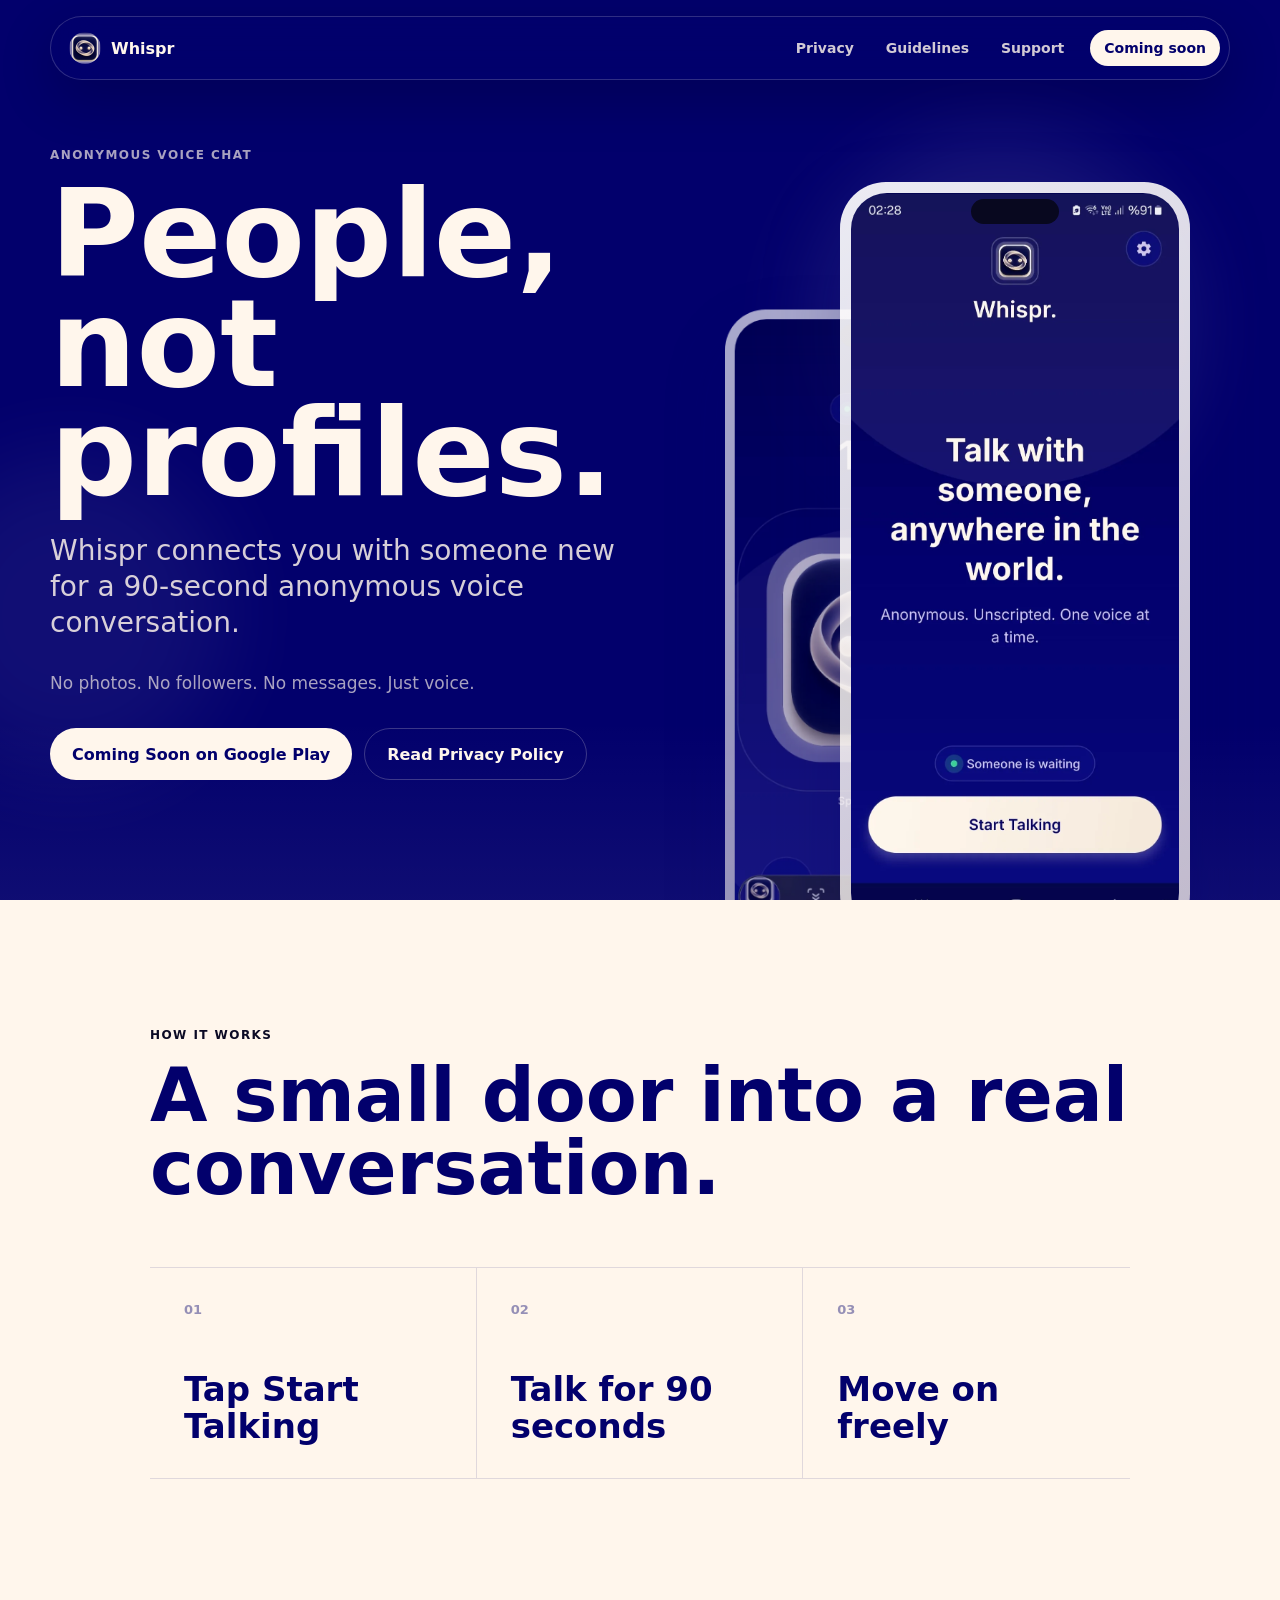
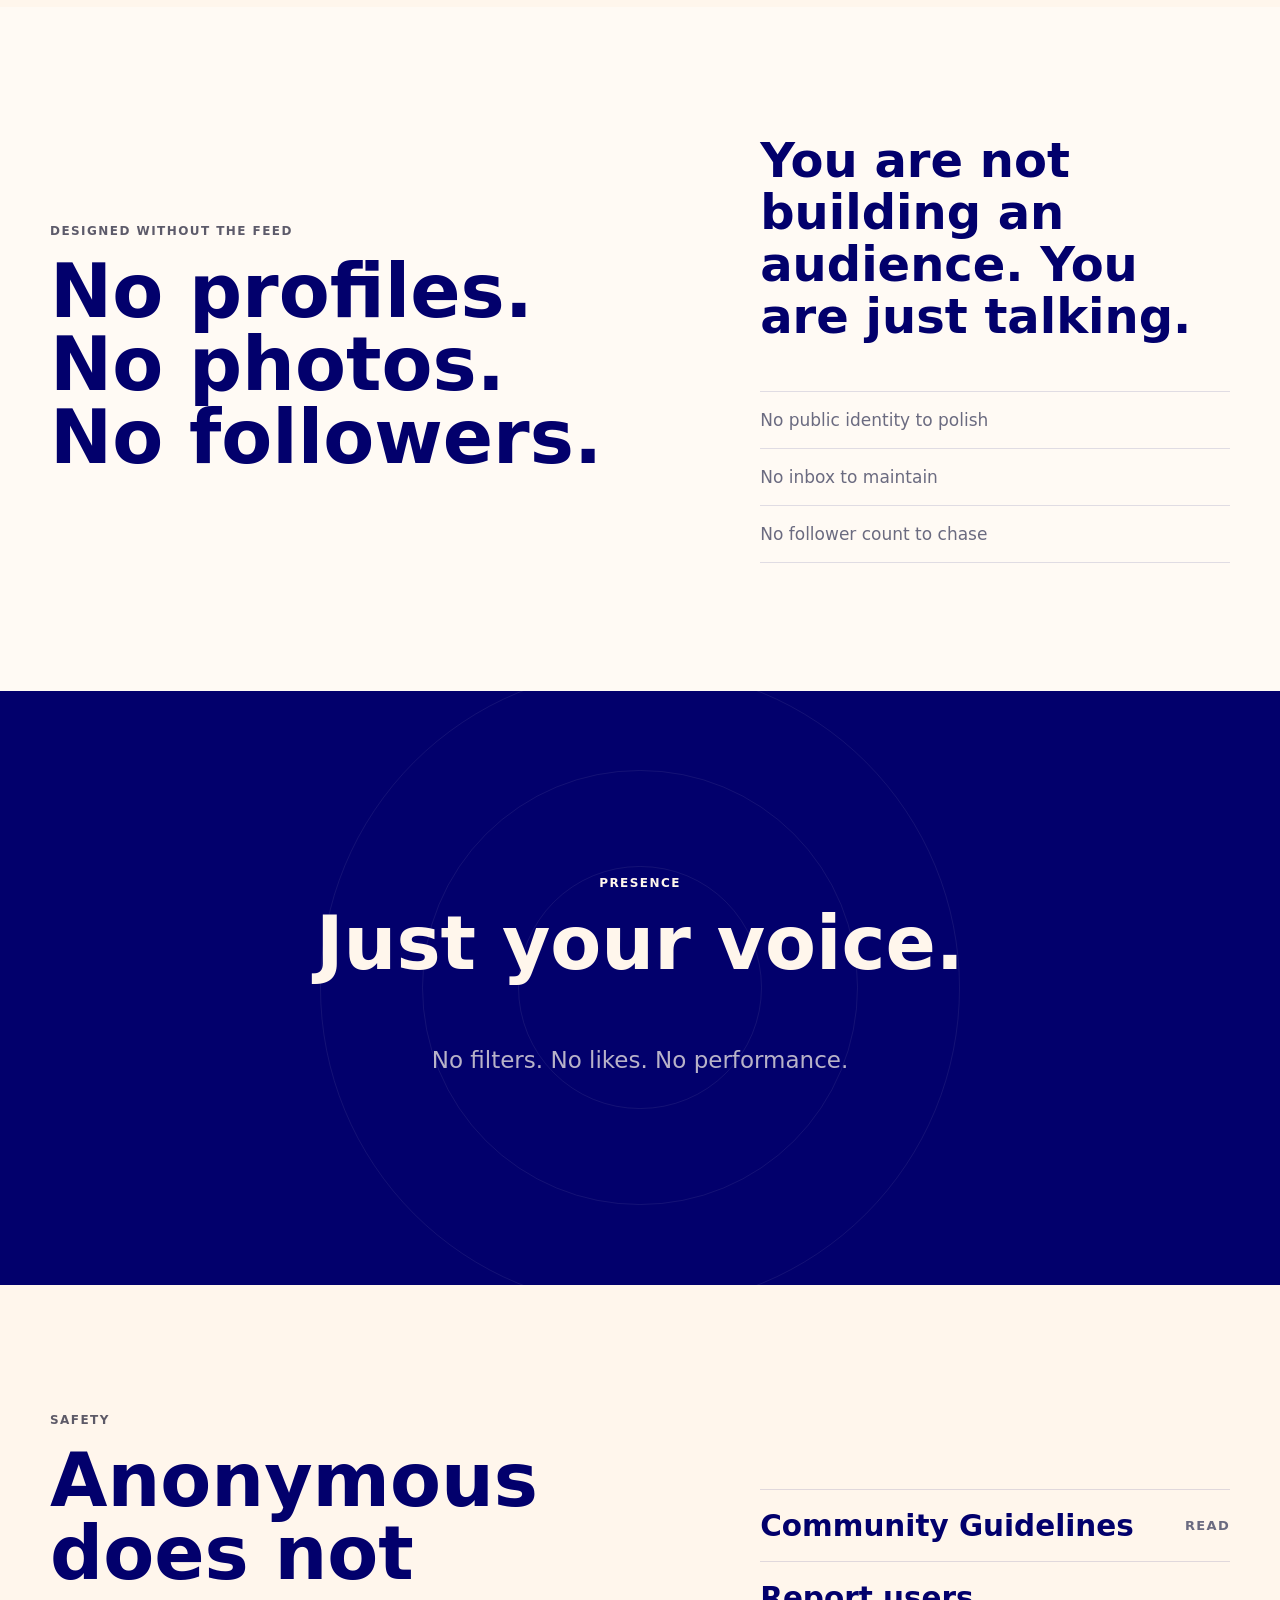
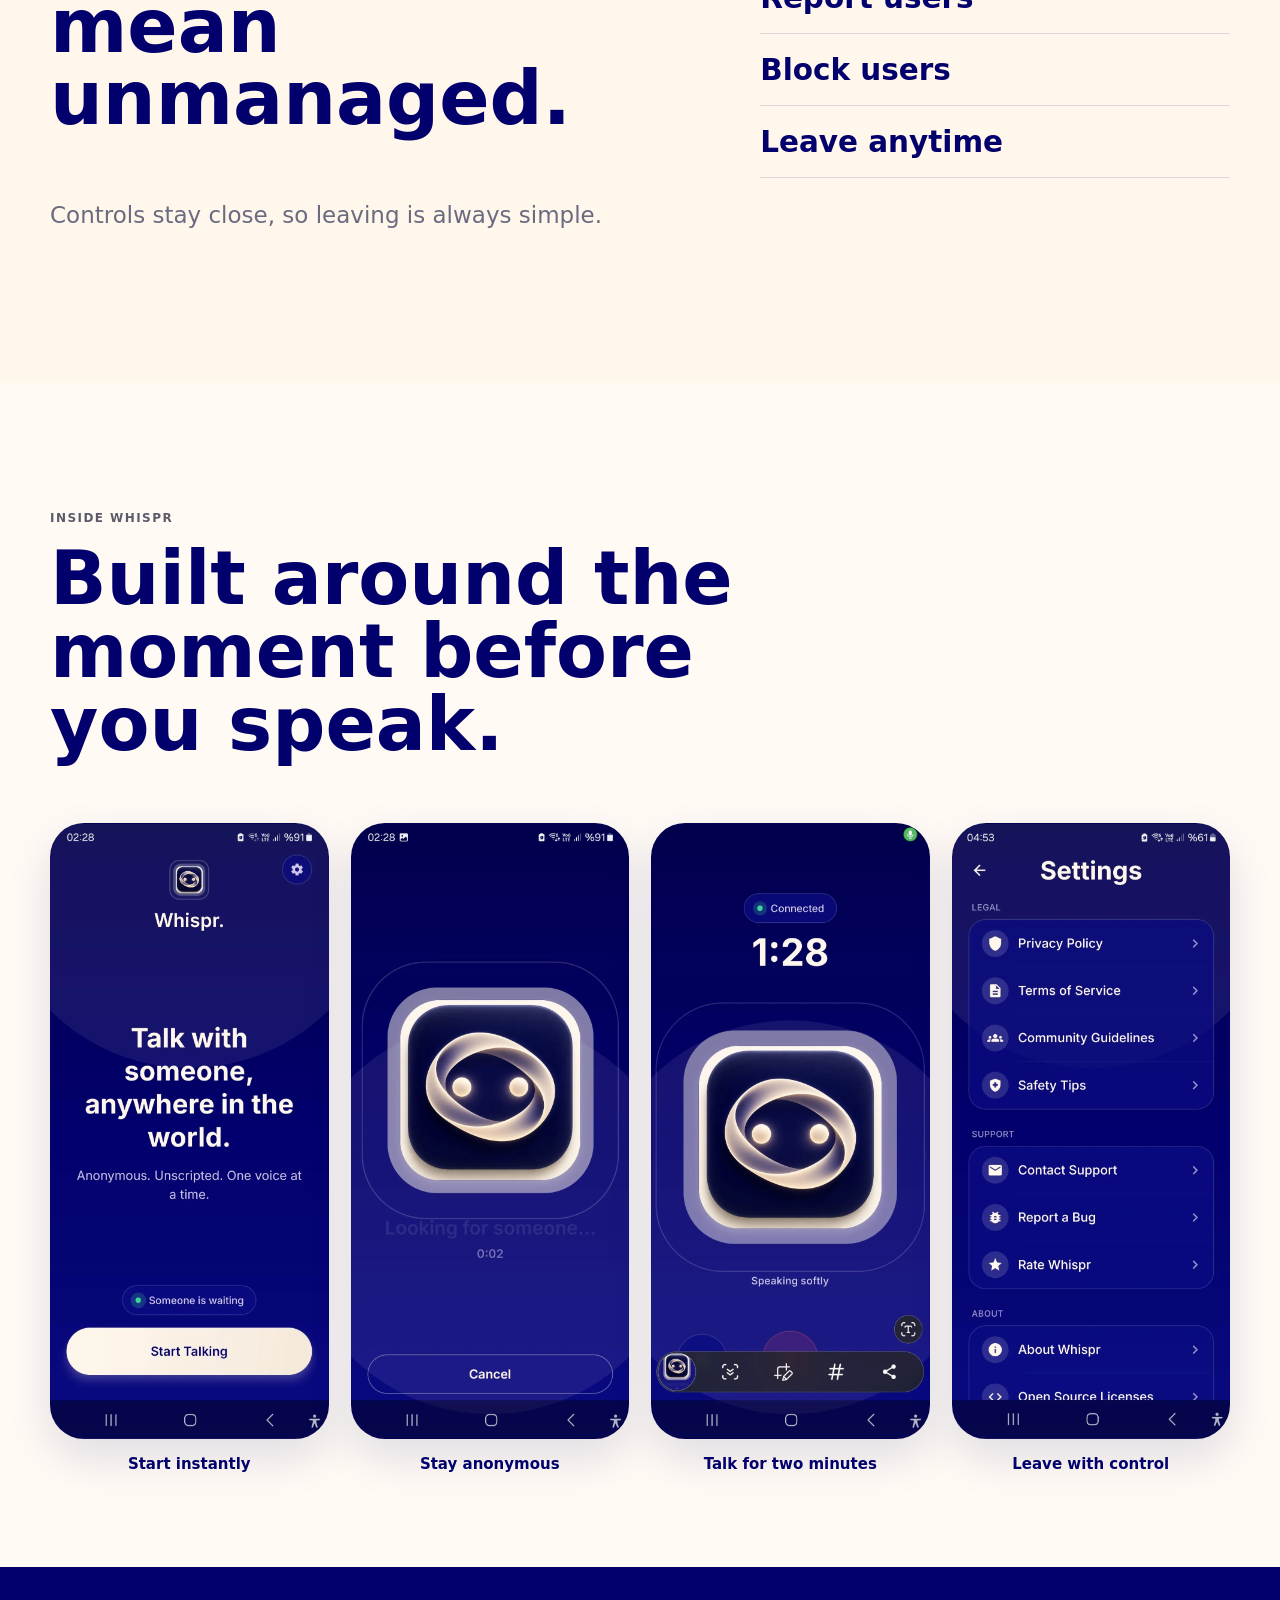
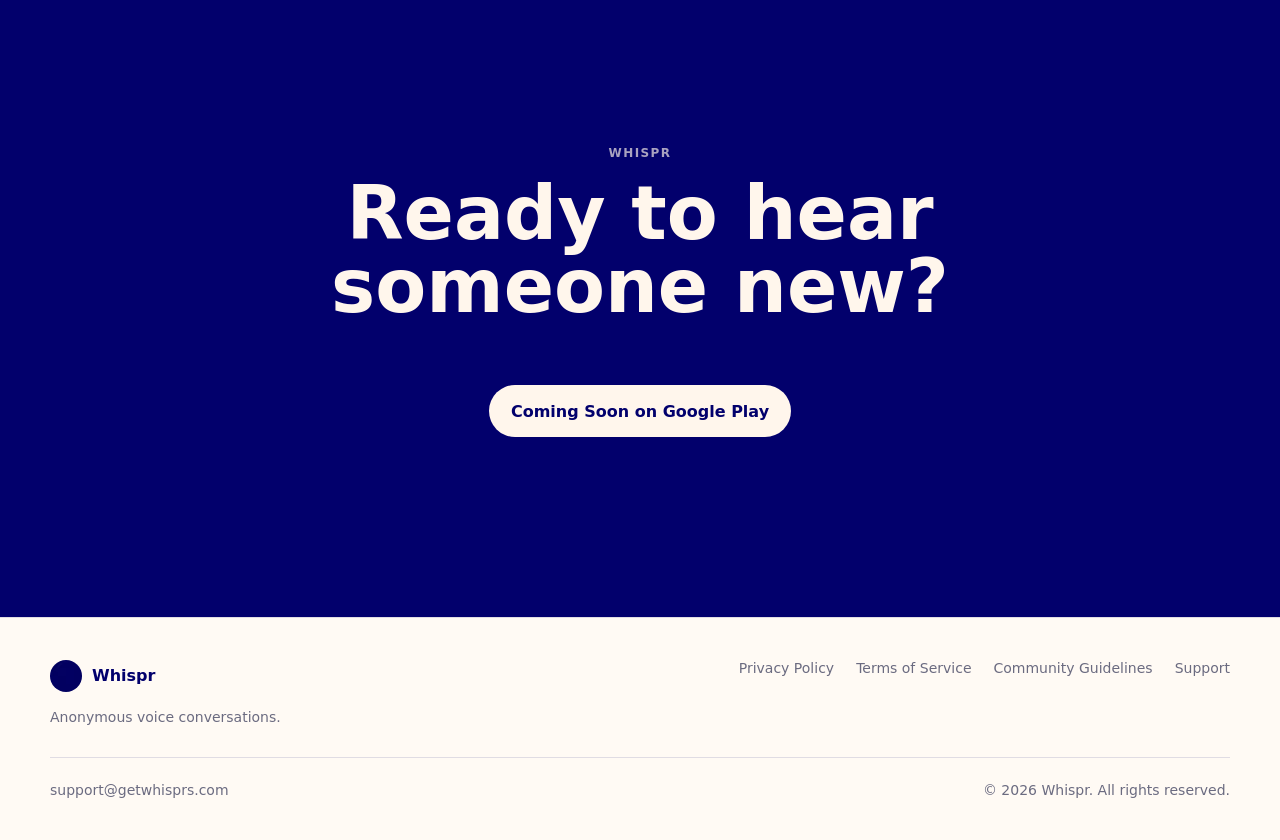
==== commit 1c89d279: "feat: finalize production website and legal pages" ====
--- a/index.html
+++ b/index.html
@@ -11,12 +11,14 @@
   <meta property="og:description" content="Premium anonymous voice chat for short 90-second conversations.">
   <meta property="og:type" content="website">
   <meta property="og:url" content="https://getwhisprs.com/">
-  <meta property="og:image" content="assets/meta/whispr-og-home.png">
+  <meta property="og:image" content="https://getwhisprs.com/assets/meta/whispr-og-home.png">
+  <meta property="og:image:width" content="1200">
+  <meta property="og:image:height" content="630">
   <meta property="og:site_name" content="Whispr">
   <meta name="twitter:card" content="summary_large_image">
   <meta name="twitter:title" content="Whispr | People, not profiles.">
   <meta name="twitter:description" content="Anonymous voice conversations. No photos. No followers. No messages.">
-  <meta name="twitter:image" content="assets/meta/whispr-og-home.png">
+  <meta name="twitter:image" content="https://getwhisprs.com/assets/meta/whispr-twitter-card.png">
   <link rel="canonical" href="https://getwhisprs.com/">
   <link rel="icon" href="favicon.ico" sizes="any">
   <link rel="icon" type="image/png" sizes="32x32" href="assets/icons/favicon-32x32.png">
@@ -44,7 +46,7 @@
   <header class="site-header" data-header>
     <nav class="nav-shell" aria-label="Main navigation">
       <a class="brand" href="index.html" aria-label="Whispr home">
-        <span class="brand-mark optional-asset" data-asset="assets/icons/whispr-app-icon.png" aria-hidden="true"><span>W</span></span>
+        <span class="brand-mark optional-asset" data-asset="assets/icons/whispr-app-icon.png" data-asset-webp="assets/icons/whispr-app-icon.webp" aria-hidden="true"><span>W</span></span>
         <span>Whispr</span>
       </a>
       <button class="nav-toggle" type="button" aria-expanded="false" aria-controls="site-menu" data-nav-toggle>
@@ -83,13 +85,13 @@
         <div class="phone-stage reveal" aria-label="Whispr app preview">
           <div class="phone phone-back">
             <!-- Replace with assets/images/whispr-screen-active-call-90s.png when available. -->
-            <div class="screen-placeholder asset-slot" data-asset="assets/images/whispr-screen-active-call-90s.png" role="img" aria-label="Whispr active call screenshot placeholder">
+            <div class="screen-placeholder asset-slot" data-asset="assets/images/whispr-screen-active-call-90s.png" data-asset-webp="assets/images/whispr-screen-active-call-90s.webp" role="img" aria-label="Whispr active call screenshot">
               <span>whispr-screen-active-call-90s.png</span>
             </div>
           </div>
           <div class="phone phone-front">
             <!-- Replace with assets/images/whispr-screen-start-talking.png when available. -->
-            <div class="screen-placeholder asset-slot" data-asset="assets/images/whispr-screen-start-talking.png" role="img" aria-label="Whispr start talking screenshot placeholder">
+            <div class="screen-placeholder asset-slot" data-asset="assets/images/whispr-screen-start-talking.png" data-asset-webp="assets/images/whispr-screen-start-talking.webp" role="img" aria-label="Whispr start talking screenshot">
               <span>whispr-screen-start-talking.png</span>
             </div>
           </div>
@@ -171,22 +173,22 @@
         <div class="screenshot-rail" aria-label="Whispr screenshot gallery">
           <figure class="gallery-phone reveal">
             <!-- Replace with assets/images/whispr-screen-start-talking.png when available. -->
-            <div class="mini-screen-placeholder asset-slot" data-asset="assets/images/whispr-screen-start-talking.png" role="img" aria-label="Whispr start talking screenshot placeholder"><span>whispr-screen-start-talking.png</span></div>
+            <div class="mini-screen-placeholder asset-slot" data-asset="assets/images/whispr-screen-start-talking.png" data-asset-webp="assets/images/whispr-screen-start-talking.webp" role="img" aria-label="Whispr start talking screenshot"><span>whispr-screen-start-talking.png</span></div>
             <figcaption>Start instantly</figcaption>
           </figure>
           <figure class="gallery-phone reveal">
             <!-- Replace with assets/images/whispr-screen-matching.png when available. -->
-            <div class="mini-screen-placeholder asset-slot" data-asset="assets/images/whispr-screen-matching.png" role="img" aria-label="Whispr matching screenshot placeholder"><span>whispr-screen-matching.png</span></div>
+            <div class="mini-screen-placeholder asset-slot" data-asset="assets/images/whispr-screen-matching.png" data-asset-webp="assets/images/whispr-screen-matching.webp" role="img" aria-label="Whispr matching screenshot"><span>whispr-screen-matching.png</span></div>
             <figcaption>Stay anonymous</figcaption>
           </figure>
           <figure class="gallery-phone reveal">
             <!-- Replace with assets/images/whispr-screen-active-call-90s.png when available. -->
-            <div class="mini-screen-placeholder asset-slot" data-asset="assets/images/whispr-screen-active-call-90s.png" role="img" aria-label="Whispr active call screenshot placeholder"><span>whispr-screen-active-call-90s.png</span></div>
+            <div class="mini-screen-placeholder asset-slot" data-asset="assets/images/whispr-screen-active-call-90s.png" data-asset-webp="assets/images/whispr-screen-active-call-90s.webp" role="img" aria-label="Whispr active call screenshot"><span>whispr-screen-active-call-90s.png</span></div>
             <figcaption>Talk for two minutes</figcaption>
           </figure>
           <figure class="gallery-phone reveal">
             <!-- Replace with assets/images/whispr-screen-block.png when available. -->
-            <div class="mini-screen-placeholder asset-slot" data-asset="assets/images/whispr-screen-block.png" role="img" aria-label="Whispr block screenshot placeholder"><span>whispr-screen-block.png</span></div>
+            <div class="mini-screen-placeholder asset-slot" data-asset="assets/images/whispr-screen-block.png" data-asset-webp="assets/images/whispr-screen-block.webp" role="img" aria-label="Whispr safety and control screenshot"><span>whispr-screen-block.png</span></div>
             <figcaption>Leave with control</figcaption>
           </figure>
         </div>
@@ -206,7 +208,7 @@
     <div class="footer-inner">
       <div>
         <a class="brand footer-brand" href="index.html" aria-label="Whispr home">
-          <span class="brand-mark optional-asset" data-asset="assets/icons/whispr-app-icon.png" aria-hidden="true"><span>W</span></span>
+          <span class="brand-mark optional-asset" data-asset="assets/icons/whispr-app-icon.png" data-asset-webp="assets/icons/whispr-app-icon.webp" aria-hidden="true"><span>W</span></span>
           <span>Whispr</span>
         </a>
         <p>Anonymous voice conversations.</p>
